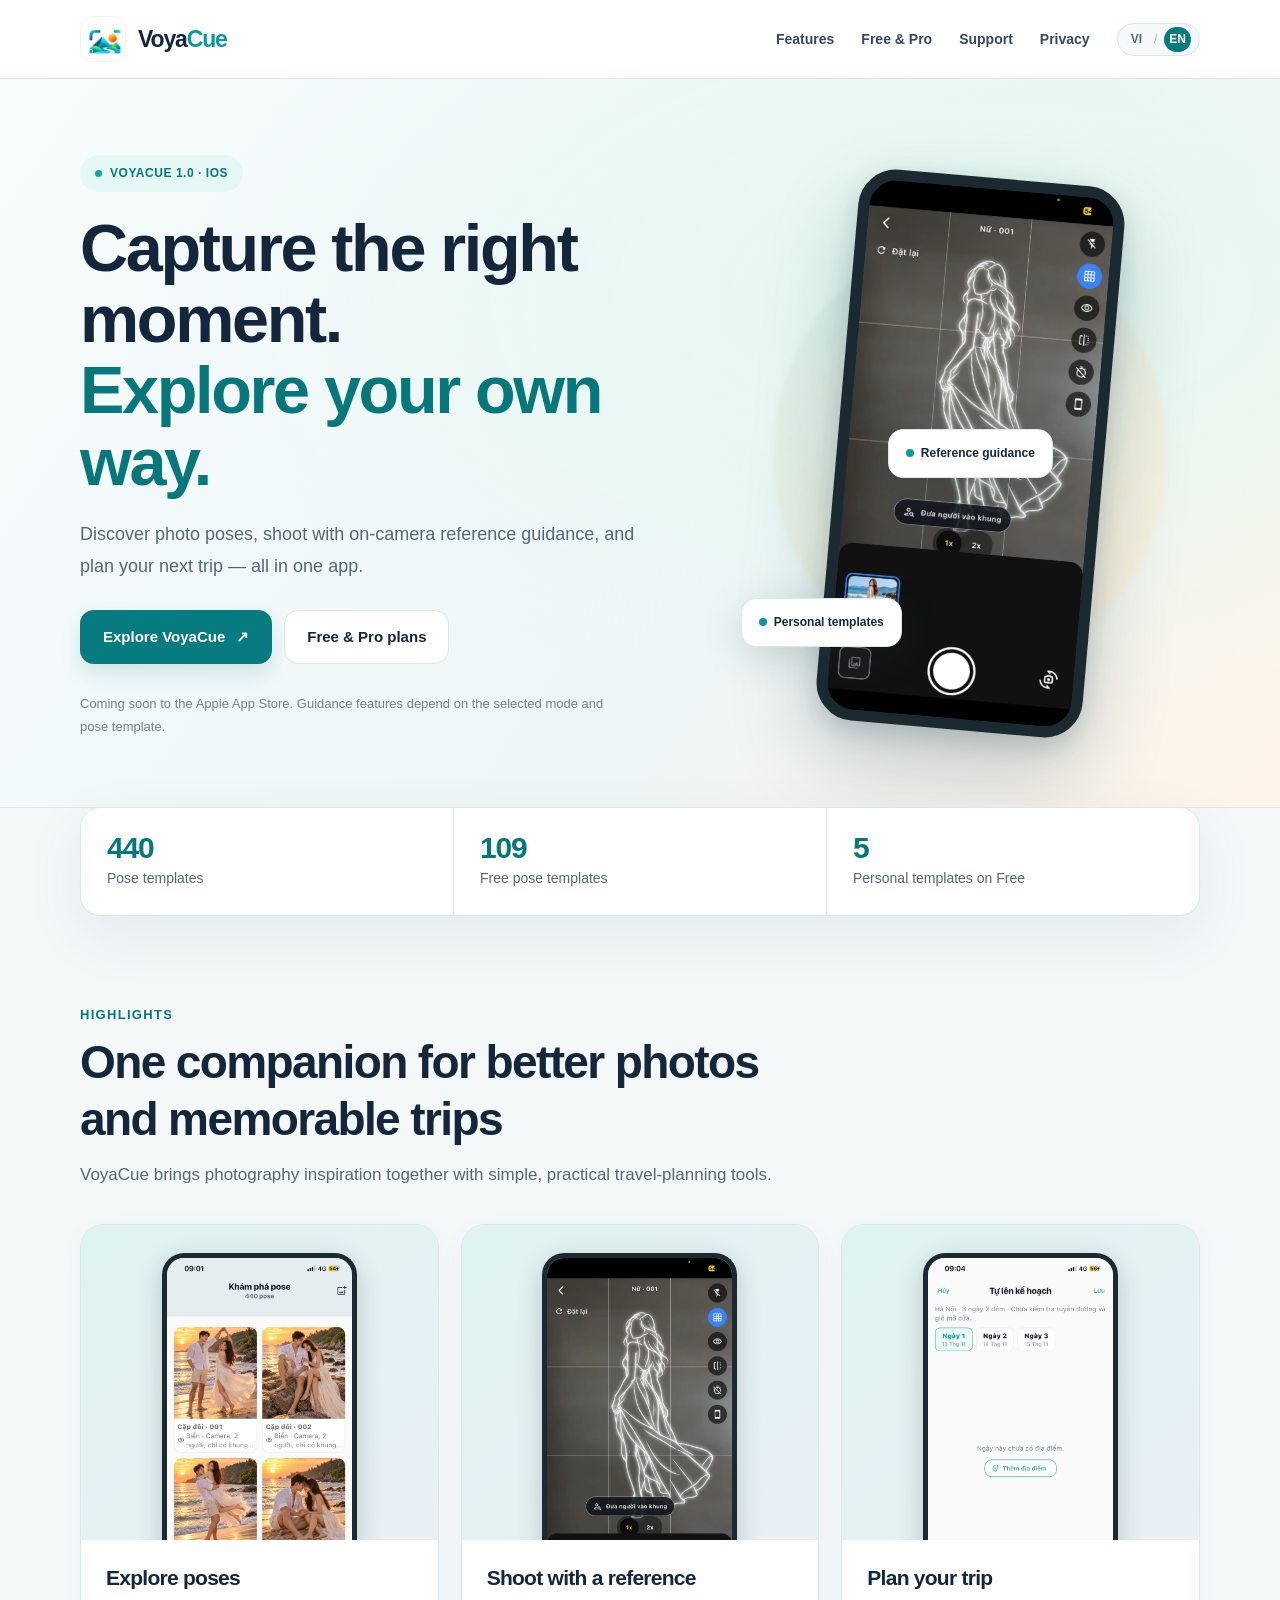
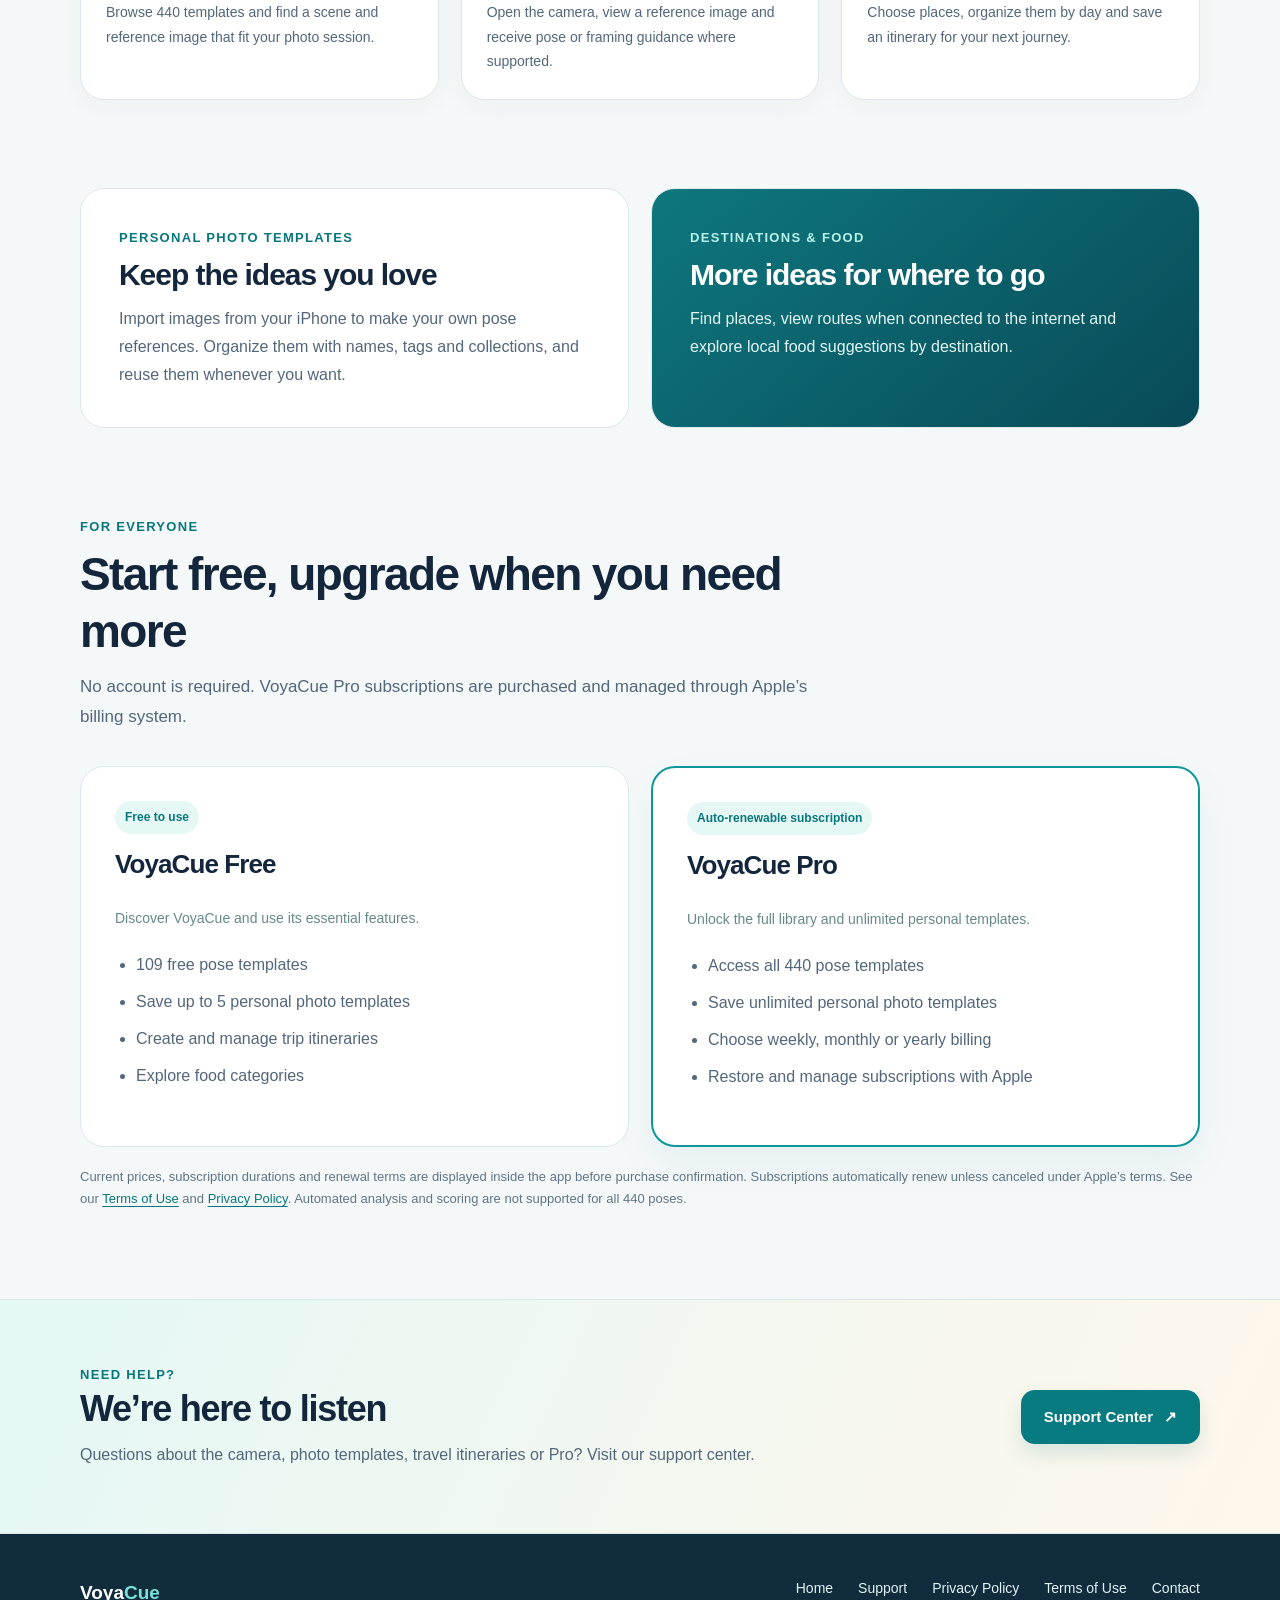
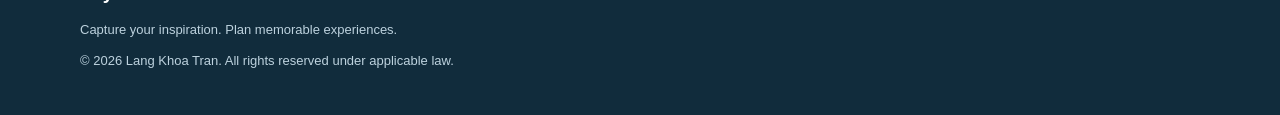
==== en/index.html @ 33dfc76b "Add files via upload" ====
<!doctype html><html lang="en"><head><meta charset="utf-8"><meta name="viewport" content="width=device-width, initial-scale=1"><meta name="theme-color" content="#f5f8f9"><meta name="description" content="Discover 440 pose templates, take photos with reference guidance and plan your next trip with VoyaCue on iPhone."><meta property="og:type" content="website"><meta property="og:title" content="VoyaCue — Pose-Guided Photos &amp; Travel Planning"><meta property="og:description" content="Discover 440 pose templates, take photos with reference guidance and plan your next trip with VoyaCue on iPhone."><meta property="og:site_name" content="VoyaCue"><link rel="icon" type="image/webp" href="/assets/app-icon.webp"><link rel="stylesheet" href="/styles.css"><link rel="alternate" hreflang="vi" href="https://voyacue-site.pages.dev/index.html"><link rel="alternate" hreflang="en" href="https://voyacue-site.pages.dev/en/index.html"><title>VoyaCue — Pose-Guided Photos &amp; Travel Planning</title></head><body><a class="skip-link" href="#main">Skip to content</a><header class="site-header"><div class="container nav" role="navigation" aria-label="Main navigation"><a class="brand" href="/en/index.html"><img src="/assets/app-icon.webp" alt="" width="46" height="46"><span>Voya<span>Cue</span></span></a><div class="nav-links"><a href="/en/index.html#features">Features</a><a href="/en/index.html#pricing">Free & Pro</a><a href="/en/support.html">Support</a><a href="/en/privacy.html">Privacy</a><nav class="language-switch" aria-label="Choose language"><a href="/index.html" lang="vi" aria-label="Tiếng Việt">VI</a><span aria-hidden="true">/</span><a href="/en/index.html" lang="en" aria-current="page" aria-label="English">EN</a></nav></div></div></header><main id="main"><section class="hero"><div class="container hero-layout"><div class="hero-copy"><span class="top-badge">VoyaCue 1.0 · iOS</span><h1>Capture the right moment.<br><strong>Explore your own way.</strong></h1><p>Discover photo poses, shoot with on-camera reference guidance, and plan your next trip — all in one app.</p><div class="actions"><a class="btn btn-primary" href="#features">Explore VoyaCue <span aria-hidden="true">↗</span></a><a class="btn btn-ghost" href="#pricing">Free & Pro plans</a></div><p class="fine-note">Coming soon to the Apple App Store. Guidance features depend on the selected mode and pose template.</p></div><div class="phone-stage"><div class="orb" aria-hidden="true"></div><div class="phone"><img src="/assets/guided-camera.webp" width="640" height="1386" alt="VoyaCue Guided Camera screen with a pose reference and shutter button"></div><div class="phone-label"><span class="dot"></span>Reference guidance</div><div class="phone-label last"><span class="dot"></span>Personal templates</div></div></div></section>
<div class="container metrics" aria-label="Pose library and plan details"><div class="metric"><strong>440</strong><span>Pose templates</span></div><div class="metric"><strong>109</strong><span>Free pose templates</span></div><div class="metric"><strong>5</strong><span>Personal templates on Free</span></div></div>
<section class="section" id="features"><div class="container"><div class="section-head"><div class="section-kicker">Highlights</div><h2>One companion for better photos and memorable trips</h2><p>VoyaCue brings photography inspiration together with simple, practical travel-planning tools.</p></div><div class="feature-grid">
<article class="feature-card"><div class="feature-thumb"><img loading="lazy" src="/assets/pose-gallery.webp" width="640" height="1386" alt="VoyaCue pose gallery showing a couple pose on the beach"></div><div class="feature-text"><h3>Explore poses</h3><p>Browse 440 templates and find a scene and reference image that fit your photo session.</p></div></article>
<article class="feature-card"><div class="feature-thumb"><img loading="lazy" src="/assets/guided-camera.webp" width="640" height="1386" alt="VoyaCue guided camera with an on-screen pose reference"></div><div class="feature-text"><h3>Shoot with a reference</h3><p>Open the camera, view a reference image and receive pose or framing guidance where supported.</p></div></article>
<article class="feature-card"><div class="feature-thumb"><img loading="lazy" src="/assets/trip-planner.webp" width="640" height="1386" alt="VoyaCue trip planner screen with a daily itinerary"></div><div class="feature-text"><h3>Plan your trip</h3><p>Choose places, organize them by day and save an itinerary for your next journey.</p></div></article>
</div></div></section>
<section class="section" style="padding-top:0"><div class="container split-banner"><div class="white-panel"><div class="section-kicker">Personal photo templates</div><h2>Keep the ideas you love</h2><p>Import images from your iPhone to make your own pose references. Organize them with names, tags and collections, and reuse them whenever you want.</p></div><div class="white-panel green-panel"><div class="section-kicker" style="color:#b7f2e8">Destinations & food</div><h2>More ideas for where to go</h2><p>Find places, view routes when connected to the internet and explore local food suggestions by destination.</p></div></div></section>
<section class="section" id="pricing" style="padding-top:0"><div class="container"><div class="section-head"><div class="section-kicker">For everyone</div><h2>Start free, upgrade when you need more</h2><p>No account is required. VoyaCue Pro subscriptions are purchased and managed through Apple’s billing system.</p></div><div class="pricing-grid">
<div class="price-card"><span class="plan-tag">Free to use</span><h3>VoyaCue Free</h3><p class="plan-desc">Discover VoyaCue and use its essential features.</p><ul><li>109 free pose templates</li><li>Save up to 5 personal photo templates</li><li>Create and manage trip itineraries</li><li>Explore food categories</li></ul></div>
<div class="price-card pro"><span class="plan-tag">Auto-renewable subscription</span><h3>VoyaCue Pro</h3><p class="plan-desc">Unlock the full library and unlimited personal templates.</p><ul><li>Access all 440 pose templates</li><li>Save unlimited personal photo templates</li><li>Choose weekly, monthly or yearly billing</li><li>Restore and manage subscriptions with Apple</li></ul></div>
</div><p class="disclosure">Current prices, subscription durations and renewal terms are displayed inside the app before purchase confirmation. Subscriptions automatically renew unless canceled under Apple’s terms. See our <a href="/en/terms.html">Terms of Use</a> and <a href="/en/privacy.html">Privacy Policy</a>. Automated analysis and scoring are not supported for all 440 poses.</p></div></section>
<section class="cta"><div class="container"><div><div class="section-kicker">Need help?</div><h2>We’re here to listen</h2><p>Questions about the camera, photo templates, travel itineraries or Pro? Visit our support center.</p></div><a href="/en/support.html" class="btn btn-primary">Support Center <span aria-hidden="true">↗</span></a></div></section></main><footer class="site-footer"><div class="container footer-inner"><div><div class="footer-brand">Voya<span>Cue</span></div><p>Capture your inspiration. Plan memorable experiences.</p><p>© 2026 Lang Khoa Tran. All rights reserved under applicable law.</p></div><nav class="footer-links" aria-label="Footer links"><a href="/en/index.html">Home</a><a href="/en/support.html">Support</a><a href="/en/privacy.html">Privacy Policy</a><a href="/en/terms.html">Terms of Use</a><a href="mailto:voyacue.support@gmail.com">Contact</a></nav></div></footer></body></html>
---- styles.css ----
:root{--bg:#f5f8f9;--white:#fff;--ink:#14263b;--muted:#53677a;--aqua:#0c979b;--aqua-dark:#08777c;--aqua-light:#e6f8f6;--stroke:#dbe8e9;--gold:#ffc273;--shadow:0 20px 58px rgba(27,63,81,.08)}
*{box-sizing:border-box}html{scroll-behavior:smooth}body{margin:0;background:var(--bg);color:var(--ink);font:16px/1.75 -apple-system,BlinkMacSystemFont,'Segoe UI',Roboto,'Noto Sans',Arial,sans-serif;-webkit-font-smoothing:antialiased}
a{color:var(--aqua-dark);text-underline-offset:3px}button,a{touch-action:manipulation}img{max-width:100%;height:auto}h1,h2,h3,p{margin-top:0}h1,h2,h3{line-height:1.24;letter-spacing:-.035em}p,li{color:var(--muted)}
.container{width:min(1120px,calc(100% - 48px));margin:0 auto}.skip-link{position:absolute;left:-999px;top:10px;background:#fff;color:var(--ink);z-index:100;padding:12px;border-radius:10px}.skip-link:focus{left:16px}
.site-header{background:rgba(255,255,255,.92);border-bottom:1px solid var(--stroke);position:sticky;top:0;z-index:40;backdrop-filter:blur(16px)}.nav{min-height:78px;display:flex;align-items:center;justify-content:space-between;gap:24px}.brand{display:inline-flex;align-items:center;gap:12px;color:var(--ink);text-decoration:none;font-size:23px;letter-spacing:-.05em;font-weight:800;white-space:nowrap}.brand img{width:46px;height:46px;object-fit:contain;border-radius:14px;border:1px solid #edf2f3;background:#fff}.brand span span{color:var(--aqua)}.nav-links{display:flex;align-items:center;gap:27px}.nav-links a{color:#34495d;font-size:14px;font-weight:660;text-decoration:none}.nav-links a:hover,.nav-links a[aria-current=page]{color:var(--aqua-dark)}
.top-badge,.eyebrow{font-size:12px;font-weight:800;letter-spacing:.09em;text-transform:uppercase}.top-badge{display:inline-flex;align-items:center;gap:8px;background:var(--aqua-light);color:var(--aqua-dark);border-radius:100px;padding:8px 15px;letter-spacing:.045em}.top-badge::before{content:'';width:7px;height:7px;border-radius:100%;background:#10a7a3}
.hero{position:relative;overflow:hidden;background:radial-gradient(ellipse at 78% 30%,rgba(227,249,240,.94),transparent 58%),linear-gradient(125deg,#f7fcfc,#eef6f7 60%,#fff4e8);border-bottom:1px solid var(--stroke)}.hero-layout{min-height:610px;display:grid;grid-template-columns:1.14fr .86fr;gap:52px;align-items:center;padding:76px 0 56px}.hero-copy h1{font-size:clamp(42px,5.2vw,70px);line-height:1.07;margin:21px 0 20px;font-weight:850;max-width:690px}.hero-copy h1 strong{color:var(--aqua-dark);font-weight:inherit}.hero-copy p{font-size:18px;line-height:1.78;max-width:555px}.actions{display:flex;flex-wrap:wrap;gap:12px;margin:28px 0}.btn{display:inline-flex;gap:11px;align-items:center;justify-content:center;border-radius:14px;padding:13px 22px;text-decoration:none;font-size:15px;font-weight:750;border:1px solid transparent;min-height:49px}.btn-primary{background:#087b81;color:white;box-shadow:0 10px 20px #0c7d8326}.btn-primary:hover{background:#06666b}.btn-ghost{background:white;border-color:var(--stroke);color:var(--ink)}.btn-ghost:hover{background:#f9fcfc}.fine-note{font-size:13px!important;color:#72818c!important}
.phone-stage{min-height:505px;position:relative;display:flex;align-items:center;justify-content:center}.orb{position:absolute;border-radius:100%;inset:11% 7%;background:linear-gradient(145deg,#d7f1ed,#fff1db);filter:blur(2px)}.phone{position:relative;border:9px solid #1b2930;background:#1b2930;padding:2px;border-radius:38px;box-shadow:0 38px 85px rgba(22,54,67,.23),0 9px 25px rgba(27,67,75,.18);overflow:hidden;width:min(267px,72vw);transform:rotate(5deg)}.phone img{display:block;width:100%;border-radius:27px}.phone-label{position:absolute;z-index:2;background:white;box-shadow:0 10px 38px #2449562b;padding:13px 17px;border:1px solid #dce8ea;border-radius:15px;font-size:12px;font-weight:700;color:var(--ink)}.phone-label:first-of-type{top:14%;right:0}.phone-label.last{bottom:15%;left:0}.dot{display:inline-block;width:8px;height:8px;border-radius:100%;background:var(--aqua);margin-right:7px}
.metrics{display:grid;grid-template-columns:repeat(3,1fr);gap:1px;background:#dce8e9;border:1px solid #dce8e9;border-radius:20px;overflow:hidden;margin-top:-1px;position:relative;z-index:3;box-shadow:var(--shadow)}.metric{background:#fff;padding:23px 26px}.metric strong{font-size:30px;line-height:1.1;display:block;color:var(--aqua-dark);font-weight:800;letter-spacing:-.04em}.metric span{font-size:14px;color:var(--muted)}
.section{padding:88px 0}.section-head{max-width:730px;margin-bottom:34px}.section-kicker{font-size:13px;color:var(--aqua-dark);font-weight:820;letter-spacing:.1em;text-transform:uppercase}.section h2,.page-heading h1{font-size:clamp(32px,4vw,46px);margin:7px 0 12px}.section-head p{font-size:17px}
.feature-grid{display:grid;grid-template-columns:repeat(3,minmax(0,1fr));gap:22px}.feature-card{background:#fff;border:1px solid var(--stroke);border-radius:24px;overflow:hidden;box-shadow:0 7px 28px rgba(34,68,73,.035)}.feature-thumb{background:linear-gradient(135deg,#dff3f2,#e8f0f5);height:315px;display:flex;justify-content:center;align-items:flex-start;overflow:hidden;padding-top:28px}.feature-thumb img{width:195px;border-radius:22px 22px 0 0;border:5px solid #1b2930;border-bottom:0;box-shadow:0 7px 24px #1b293035}.feature-text{padding:25px}.feature-text h3{font-size:21px;margin:0 0 9px}.feature-text p{font-size:14px;margin-bottom:0}
.split-banner{display:grid;grid-template-columns:1fr 1fr;gap:22px;align-items:stretch}.white-panel{background:#fff;border:1px solid var(--stroke);border-radius:24px;padding:38px}.white-panel h2{font-size:30px}.white-panel p:last-child{margin-bottom:0}.green-panel{background:linear-gradient(140deg,#0e777e,#084a57);color:white}.green-panel p{color:#e3f6f4}.green-panel a{color:#fff}
.pricing-head{display:flex;justify-content:space-between;align-items:end;gap:26px}.pricing-grid{display:grid;grid-template-columns:1fr 1fr;gap:22px;margin-top:28px}.price-card{background:#fff;border:1px solid var(--stroke);border-radius:24px;padding:34px}.price-card.pro{border:2px solid var(--aqua);box-shadow:0 18px 40px #177f8912}.price-card h3{font-size:26px}.price-card .plan-desc{font-size:14px;color:#688}.price-card ul{padding-left:21px;margin:20px 0}.price-card li{margin:9px 0}.plan-tag{background:var(--aqua-light);color:var(--aqua-dark);font-size:12px;padding:6px 10px;border-radius:40px;font-weight:750;display:inline-block;margin-bottom:14px}.disclosure{font-size:13px;color:#607584;margin:19px 0 0}
.cta{background:linear-gradient(115deg,#e4f8f5,#fff7eb);border-top:1px solid var(--stroke);border-bottom:1px solid var(--stroke);padding:64px 0}.cta .container{display:flex;justify-content:space-between;align-items:center;gap:28px}.cta h2{font-size:36px;margin:0 0 10px}.cta p{margin:0}
.page-head{padding:60px 0 36px;background:linear-gradient(130deg,#edf8f9,#fff8ec);border-bottom:1px solid var(--stroke)}.page-heading{max-width:860px}.page-heading p{max-width:690px;font-size:17px}.back-link{display:inline-block;color:var(--aqua-dark);font-weight:720;text-decoration:none;font-size:14px;margin-bottom:15px}
.page-main{padding:43px 0 88px}.prose-layout{display:grid;grid-template-columns:minmax(0,1fr) 250px;gap:26px;align-items:start}.prose{background:#fff;border-radius:22px;border:1px solid var(--stroke);padding:clamp(22px,4vw,46px);min-width:0}.prose h2{font-size:24px;margin:35px 0 11px}.prose h2:first-child{margin-top:0}.prose h3{font-size:18px;margin:23px 0 8px}.prose p{margin:0 0 15px}.prose ul,.prose ol{margin:7px 0 20px;padding-left:23px}.prose li{margin:7px 0}.prose hr{border:0;border-top:1px solid var(--stroke);margin:30px 0}.prose table{border-collapse:collapse;display:block;overflow-x:auto;width:100%;margin:15px 0 24px}.prose td,.prose th{padding:12px 14px;text-align:left;border:1px solid var(--stroke);min-width:145px;font-size:14px;vertical-align:top}.prose th{background:#f0f8f8;color:var(--ink)}.info-card{background:#fff;border:1px solid var(--stroke);border-radius:20px;padding:23px;position:sticky;top:110px}.info-card h3{margin:0 0 11px;font-size:17px}.info-card p{font-size:14px;margin:0 0 10px}.info-card .btn{width:100%;font-size:14px;padding:12px}.email{font-weight:750;overflow-wrap:anywhere}.notice{background:#f2faf9;border:1px solid #cae9e5;border-radius:15px;padding:16px 19px;margin:22px 0;color:#31565b}.notice p{margin-bottom:0}.block-title{display:flex;align-items:center;gap:9px}.contact-hero{background:linear-gradient(130deg,#e3f9f6,#f4f9fe);padding:25px;border-radius:17px;border:1px solid #c9e9e5;margin:0 0 28px}.contact-hero h2{margin:0 0 8px}.contact-hero p{margin:0 0 12px}.contact-email{font-size:18px;font-weight:780}.smallprint{font-size:13px;color:#6a7d8b}
.site-footer{background:#112c3c;color:#bfd4df;padding:42px 0}.footer-inner{display:flex;justify-content:space-between;gap:30px;flex-wrap:wrap}.footer-brand{color:#fff;font-weight:800;font-size:19px}.footer-brand span{color:#7bdfda}.site-footer p{color:#bdd2de;font-size:13px;margin:9px 0 0}.footer-links{display:flex;gap:15px 25px;flex-wrap:wrap;align-items:flex-start}.site-footer a{font-size:14px;color:#e1f3f3;text-decoration:none}.site-footer a:hover{text-decoration:underline}
:focus-visible{outline:3px solid #dd8e23;outline-offset:3px}
@media(max-width:960px){.hero-layout{gap:22px}.phone-label{display:none}.feature-grid{gap:15px}.feature-thumb{height:255px}.feature-thumb img{width:165px}.prose-layout{grid-template-columns:1fr}.info-card{position:static}}
@media(max-width:740px){.container{width:min(100% - 32px,1120px)}.nav{min-height:72px;align-items:flex-start;padding:13px 0;flex-wrap:wrap;gap:9px}.brand{font-size:21px}.brand img{width:40px;height:40px}.nav-links{gap:16px;justify-content:flex-start;width:100%;overflow-x:auto;white-space:nowrap;padding-bottom:4px}.nav-links a{font-size:13px}.hero-layout{grid-template-columns:1fr;padding:54px 0 20px;gap:0}.hero-copy h1{font-size:clamp(39px,9vw,60px)}.hero-copy p{font-size:16px}.phone-stage{height:370px;min-height:0}.phone{width:190px;border-width:7px;border-radius:29px;margin-top:90px;transform:rotate(6deg)}.phone img{border-radius:19px}.orb{inset:12% 13% -27%}.metrics{grid-template-columns:1fr 1fr}.metric{padding:17px}.metric strong{font-size:25px}.metric:last-child{grid-column:1/-1}.section{padding:58px 0}.feature-grid,.pricing-grid,.split-banner{grid-template-columns:1fr}.feature-thumb{height:270px}.feature-thumb img{width:180px}.white-panel{padding:25px}.pricing-head{display:block}.price-card{padding:27px}.cta .container{display:block}.cta h2{font-size:30px}.cta .btn{margin-top:22px}.page-head{padding:42px 0 27px}.page-main{padding:24px 0 58px}.prose{padding:24px}.footer-inner{display:block}.footer-links{margin-top:24px}}
@media(prefers-reduced-motion:reduce){html{scroll-behavior:auto}}

/* Bilingual navigation: purely static links, no cookies or JavaScript needed. */
.language-switch{display:inline-flex;align-items:center;gap:7px;white-space:nowrap;border:1px solid var(--stroke);border-radius:999px;padding:3px 8px;background:#f5f9fa}
.language-switch a{display:inline-block;padding:2px 5px;border-radius:20px;color:#53677a;font-size:12px;font-weight:800;text-decoration:none}
.language-switch a[aria-current="page"]{background:#087b81;color:white}
.language-switch span{font-size:12px;color:#a0b2b7}
@media(max-width:740px){.nav-links{flex-wrap:wrap;overflow:visible;white-space:normal;gap:9px 15px}.language-switch{margin-left:auto}}
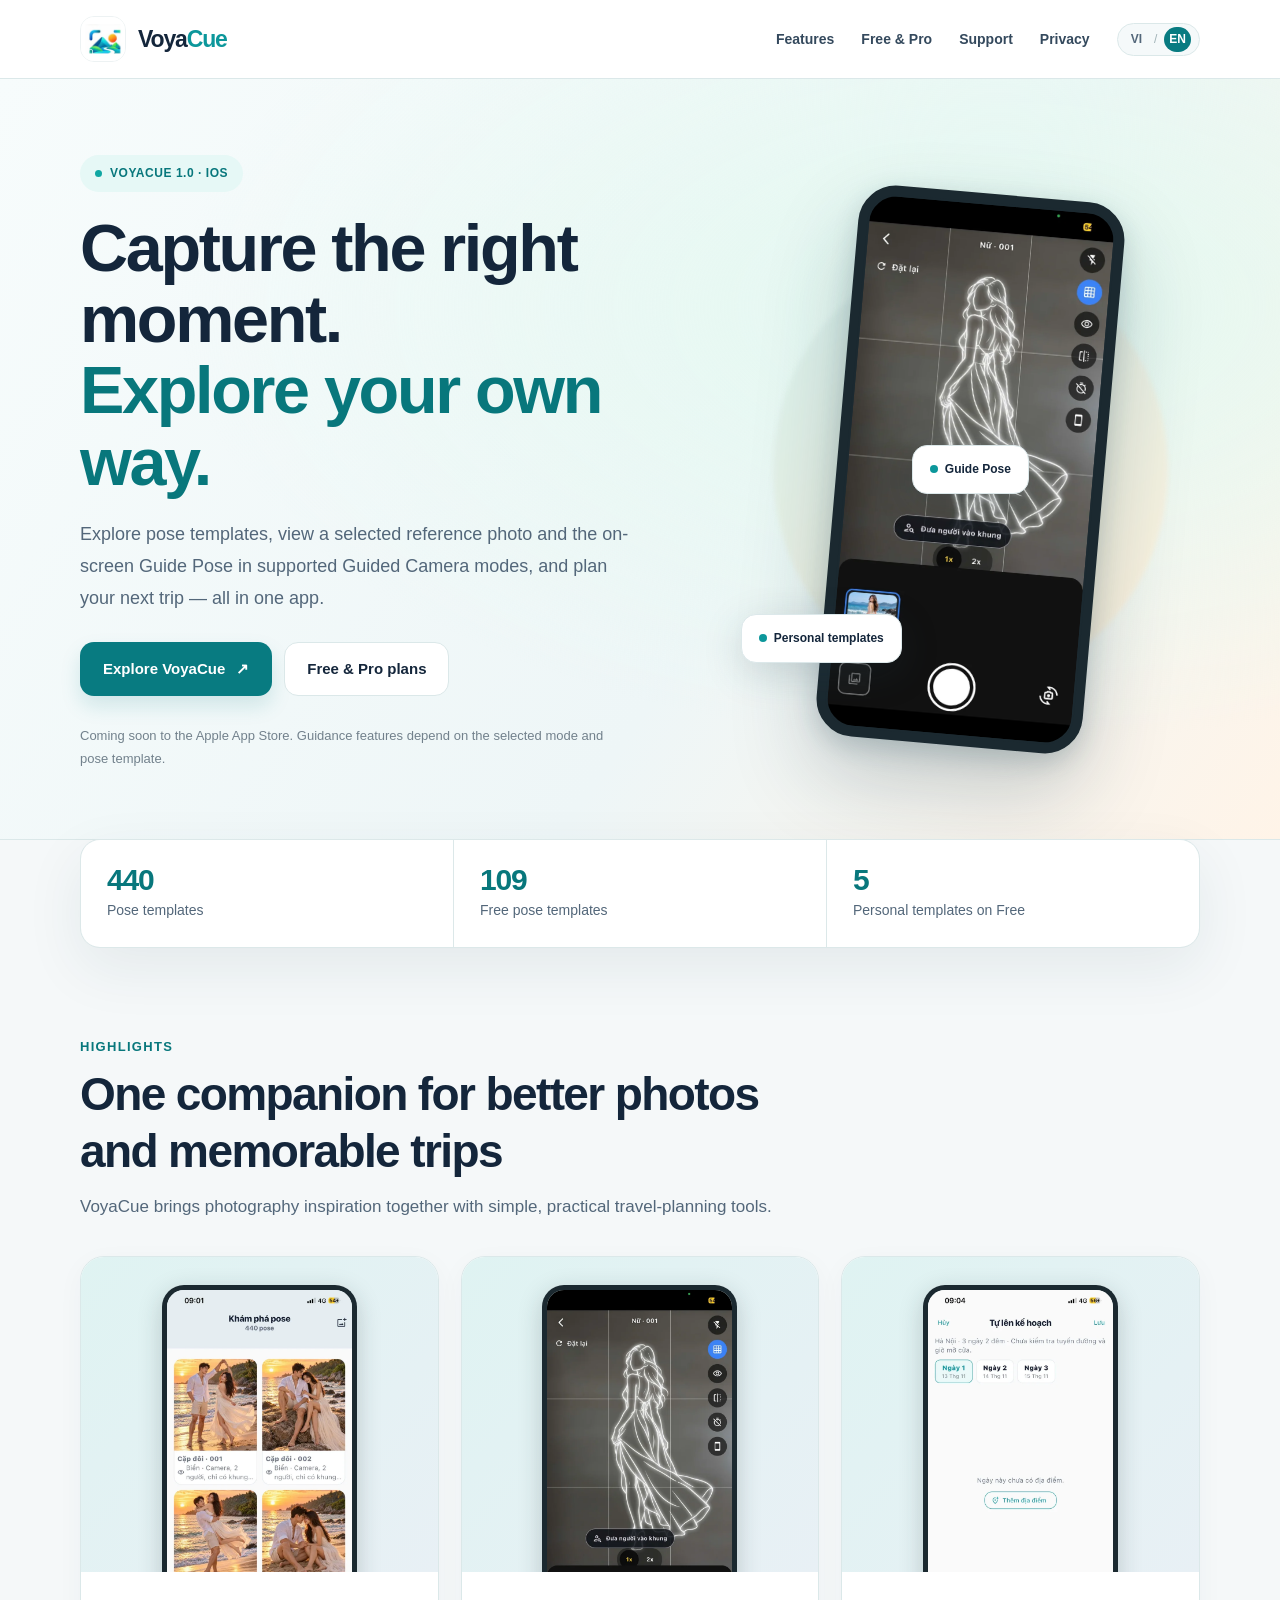
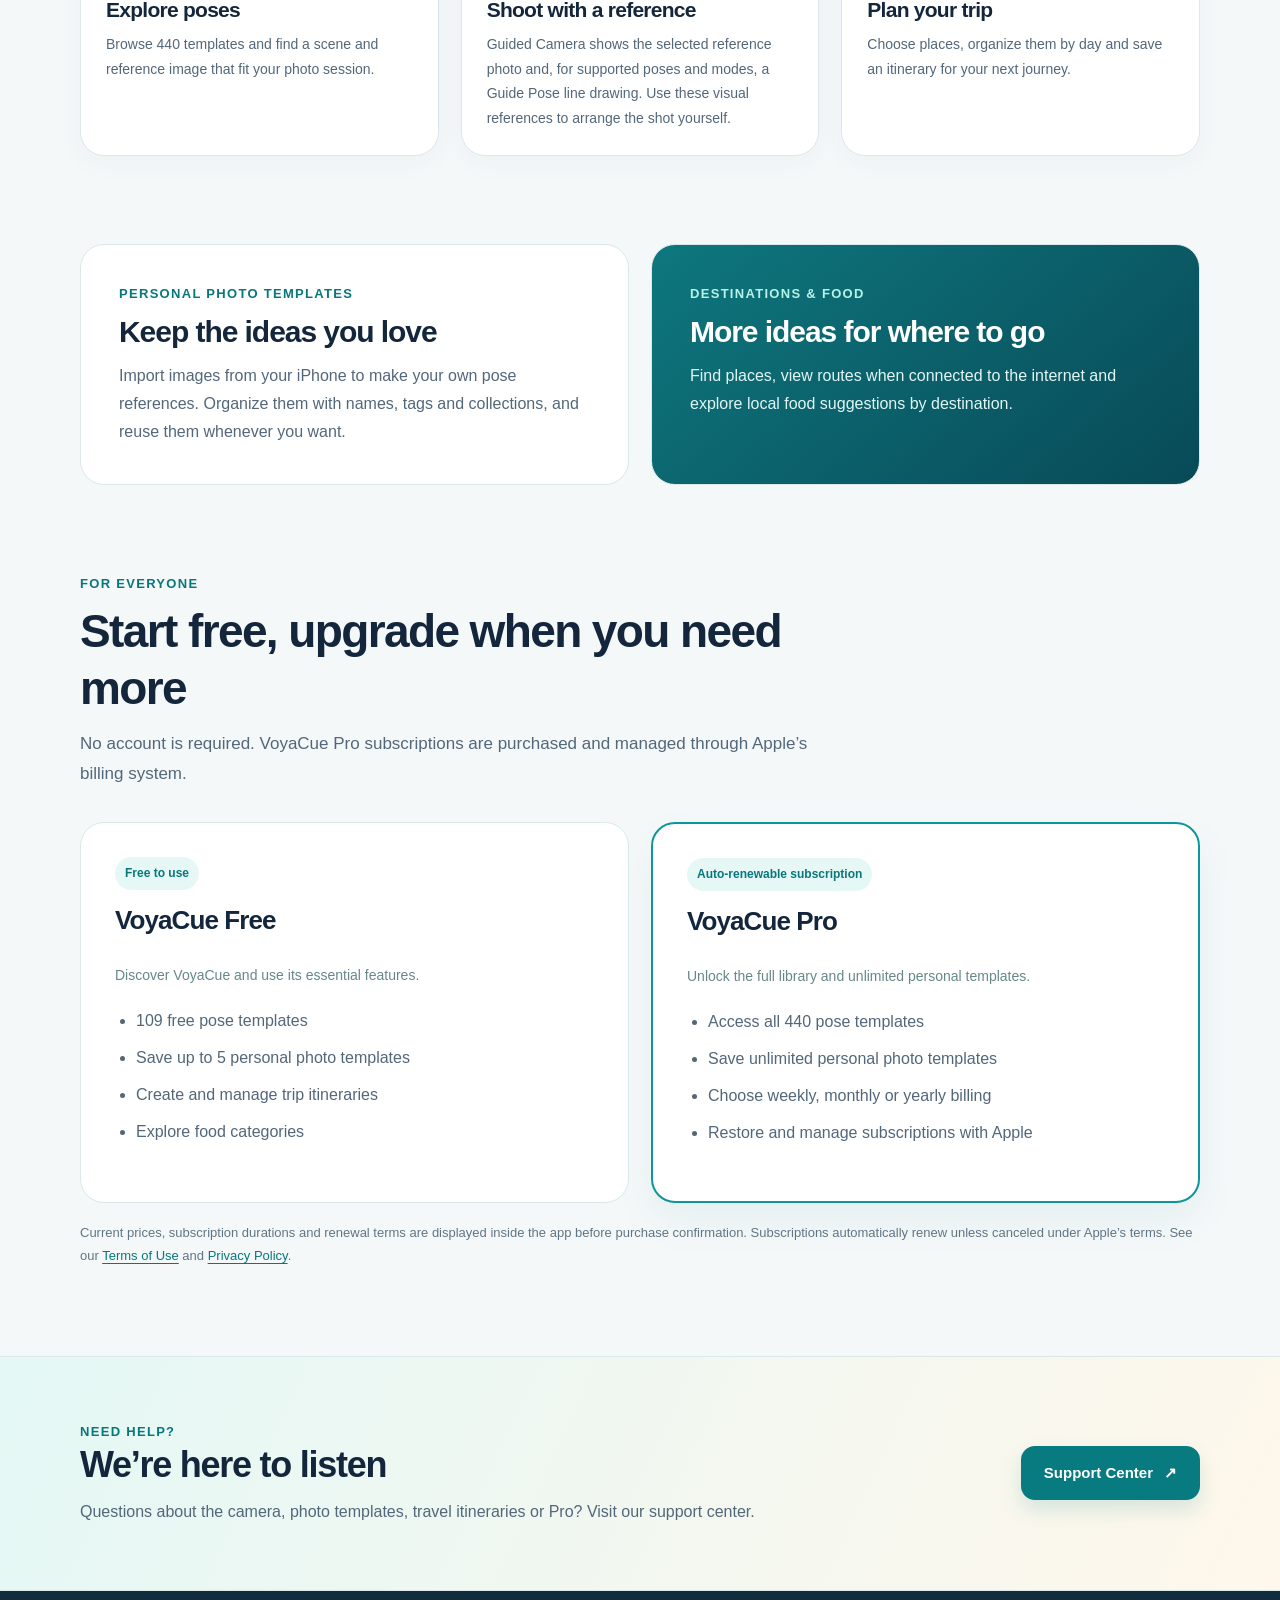
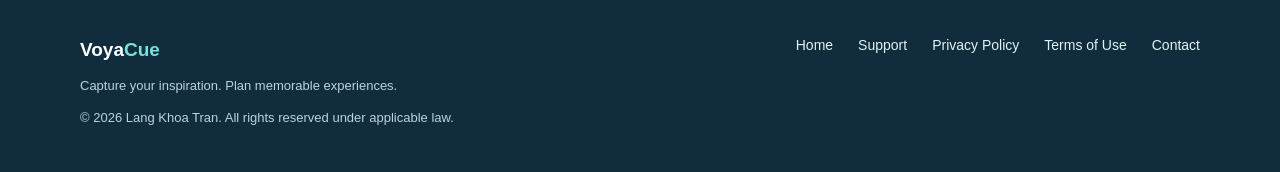
==== commit 77bfe048: "docs(web): align VoyaCue website with App Store release" ====
--- a/en/index.html
+++ b/en/index.html
@@ -1,13 +1,13 @@
-<!doctype html><html lang="en"><head><meta charset="utf-8"><meta name="viewport" content="width=device-width, initial-scale=1"><meta name="theme-color" content="#f5f8f9"><meta name="description" content="Discover 440 pose templates, take photos with reference guidance and plan your next trip with VoyaCue on iPhone."><meta property="og:type" content="website"><meta property="og:title" content="VoyaCue — Pose-Guided Photos &amp; Travel Planning"><meta property="og:description" content="Discover 440 pose templates, take photos with reference guidance and plan your next trip with VoyaCue on iPhone."><meta property="og:site_name" content="VoyaCue"><link rel="icon" type="image/webp" href="/assets/app-icon.webp"><link rel="stylesheet" href="/styles.css"><link rel="alternate" hreflang="vi" href="https://voyacue-site.pages.dev/index.html"><link rel="alternate" hreflang="en" href="https://voyacue-site.pages.dev/en/index.html"><title>VoyaCue — Pose-Guided Photos &amp; Travel Planning</title></head><body><a class="skip-link" href="#main">Skip to content</a><header class="site-header"><div class="container nav" role="navigation" aria-label="Main navigation"><a class="brand" href="/en/index.html"><img src="/assets/app-icon.webp" alt="" width="46" height="46"><span>Voya<span>Cue</span></span></a><div class="nav-links"><a href="/en/index.html#features">Features</a><a href="/en/index.html#pricing">Free & Pro</a><a href="/en/support.html">Support</a><a href="/en/privacy.html">Privacy</a><nav class="language-switch" aria-label="Choose language"><a href="/index.html" lang="vi" aria-label="Tiếng Việt">VI</a><span aria-hidden="true">/</span><a href="/en/index.html" lang="en" aria-current="page" aria-label="English">EN</a></nav></div></div></header><main id="main"><section class="hero"><div class="container hero-layout"><div class="hero-copy"><span class="top-badge">VoyaCue 1.0 · iOS</span><h1>Capture the right moment.<br><strong>Explore your own way.</strong></h1><p>Discover photo poses, shoot with on-camera reference guidance, and plan your next trip — all in one app.</p><div class="actions"><a class="btn btn-primary" href="#features">Explore VoyaCue <span aria-hidden="true">↗</span></a><a class="btn btn-ghost" href="#pricing">Free & Pro plans</a></div><p class="fine-note">Coming soon to the Apple App Store. Guidance features depend on the selected mode and pose template.</p></div><div class="phone-stage"><div class="orb" aria-hidden="true"></div><div class="phone"><img src="/assets/guided-camera.webp" width="640" height="1386" alt="VoyaCue Guided Camera screen with a pose reference and shutter button"></div><div class="phone-label"><span class="dot"></span>Reference guidance</div><div class="phone-label last"><span class="dot"></span>Personal templates</div></div></div></section>
+<!doctype html><html lang="en"><head><meta charset="utf-8"><meta name="viewport" content="width=device-width, initial-scale=1"><meta name="theme-color" content="#f5f8f9"><meta name="description" content="Discover 440 pose templates, view photo references and an on-screen Guide Pose where supported, and plan your next trip with VoyaCue on iPhone."><meta property="og:type" content="website"><meta property="og:title" content="VoyaCue — Pose References &amp; Travel Planning"><meta property="og:description" content="Discover 440 pose templates, view photo references and an on-screen Guide Pose where supported, and plan your next trip with VoyaCue on iPhone."><meta property="og:site_name" content="VoyaCue"><link rel="icon" type="image/webp" href="/assets/app-icon.webp"><link rel="stylesheet" href="/styles.css"><link rel="alternate" hreflang="vi" href="https://voyacue-site.pages.dev/index.html"><link rel="alternate" hreflang="en" href="https://voyacue-site.pages.dev/en/index.html"><title>VoyaCue — Pose References &amp; Travel Planning</title></head><body><a class="skip-link" href="#main">Skip to content</a><header class="site-header"><div class="container nav" role="navigation" aria-label="Main navigation"><a class="brand" href="/en/index.html"><img src="/assets/app-icon.webp" alt="" width="46" height="46"><span>Voya<span>Cue</span></span></a><div class="nav-links"><a href="/en/index.html#features">Features</a><a href="/en/index.html#pricing">Free & Pro</a><a href="/en/support.html">Support</a><a href="/en/privacy.html">Privacy</a><nav class="language-switch" aria-label="Choose language"><a href="/index.html" lang="vi" aria-label="Tiếng Việt">VI</a><span aria-hidden="true">/</span><a href="/en/index.html" lang="en" aria-current="page" aria-label="English">EN</a></nav></div></div></header><main id="main"><section class="hero"><div class="container hero-layout"><div class="hero-copy"><span class="top-badge">VoyaCue 1.0 · iOS</span><h1>Capture the right moment.<br><strong>Explore your own way.</strong></h1><p>Explore pose templates, view a selected reference photo and the on-screen Guide Pose in supported Guided Camera modes, and plan your next trip — all in one app.</p><div class="actions"><a class="btn btn-primary" href="#features">Explore VoyaCue <span aria-hidden="true">↗</span></a><a class="btn btn-ghost" href="#pricing">Free & Pro plans</a></div><p class="fine-note">Coming soon to the Apple App Store. Guidance features depend on the selected mode and pose template.</p></div><div class="phone-stage"><div class="orb" aria-hidden="true"></div><div class="phone"><img src="/assets/guided-camera.webp" width="640" height="1386" alt="VoyaCue Guided Camera screen with a pose reference and shutter button"></div><div class="phone-label"><span class="dot"></span>Guide Pose</div><div class="phone-label last"><span class="dot"></span>Personal templates</div></div></div></section>
 <div class="container metrics" aria-label="Pose library and plan details"><div class="metric"><strong>440</strong><span>Pose templates</span></div><div class="metric"><strong>109</strong><span>Free pose templates</span></div><div class="metric"><strong>5</strong><span>Personal templates on Free</span></div></div>
 <section class="section" id="features"><div class="container"><div class="section-head"><div class="section-kicker">Highlights</div><h2>One companion for better photos and memorable trips</h2><p>VoyaCue brings photography inspiration together with simple, practical travel-planning tools.</p></div><div class="feature-grid">
 <article class="feature-card"><div class="feature-thumb"><img loading="lazy" src="/assets/pose-gallery.webp" width="640" height="1386" alt="VoyaCue pose gallery showing a couple pose on the beach"></div><div class="feature-text"><h3>Explore poses</h3><p>Browse 440 templates and find a scene and reference image that fit your photo session.</p></div></article>
-<article class="feature-card"><div class="feature-thumb"><img loading="lazy" src="/assets/guided-camera.webp" width="640" height="1386" alt="VoyaCue guided camera with an on-screen pose reference"></div><div class="feature-text"><h3>Shoot with a reference</h3><p>Open the camera, view a reference image and receive pose or framing guidance where supported.</p></div></article>
+<article class="feature-card"><div class="feature-thumb"><img loading="lazy" src="/assets/guided-camera.webp" width="640" height="1386" alt="VoyaCue guided camera with an on-screen pose reference"></div><div class="feature-text"><h3>Shoot with a reference</h3><p>Guided Camera shows the selected reference photo and, for supported poses and modes, a Guide Pose line drawing. Use these visual references to arrange the shot yourself.</p></div></article>
 <article class="feature-card"><div class="feature-thumb"><img loading="lazy" src="/assets/trip-planner.webp" width="640" height="1386" alt="VoyaCue trip planner screen with a daily itinerary"></div><div class="feature-text"><h3>Plan your trip</h3><p>Choose places, organize them by day and save an itinerary for your next journey.</p></div></article>
 </div></div></section>
 <section class="section" style="padding-top:0"><div class="container split-banner"><div class="white-panel"><div class="section-kicker">Personal photo templates</div><h2>Keep the ideas you love</h2><p>Import images from your iPhone to make your own pose references. Organize them with names, tags and collections, and reuse them whenever you want.</p></div><div class="white-panel green-panel"><div class="section-kicker" style="color:#b7f2e8">Destinations & food</div><h2>More ideas for where to go</h2><p>Find places, view routes when connected to the internet and explore local food suggestions by destination.</p></div></div></section>
 <section class="section" id="pricing" style="padding-top:0"><div class="container"><div class="section-head"><div class="section-kicker">For everyone</div><h2>Start free, upgrade when you need more</h2><p>No account is required. VoyaCue Pro subscriptions are purchased and managed through Apple’s billing system.</p></div><div class="pricing-grid">
 <div class="price-card"><span class="plan-tag">Free to use</span><h3>VoyaCue Free</h3><p class="plan-desc">Discover VoyaCue and use its essential features.</p><ul><li>109 free pose templates</li><li>Save up to 5 personal photo templates</li><li>Create and manage trip itineraries</li><li>Explore food categories</li></ul></div>
 <div class="price-card pro"><span class="plan-tag">Auto-renewable subscription</span><h3>VoyaCue Pro</h3><p class="plan-desc">Unlock the full library and unlimited personal templates.</p><ul><li>Access all 440 pose templates</li><li>Save unlimited personal photo templates</li><li>Choose weekly, monthly or yearly billing</li><li>Restore and manage subscriptions with Apple</li></ul></div>
-</div><p class="disclosure">Current prices, subscription durations and renewal terms are displayed inside the app before purchase confirmation. Subscriptions automatically renew unless canceled under Apple’s terms. See our <a href="/en/terms.html">Terms of Use</a> and <a href="/en/privacy.html">Privacy Policy</a>. Automated analysis and scoring are not supported for all 440 poses.</p></div></section>
+</div><p class="disclosure">Current prices, subscription durations and renewal terms are displayed inside the app before purchase confirmation. Subscriptions automatically renew unless canceled under Apple’s terms. See our <a href="/en/terms.html">Terms of Use</a> and <a href="/en/privacy.html">Privacy Policy</a>. </p></div></section>
 <section class="cta"><div class="container"><div><div class="section-kicker">Need help?</div><h2>We’re here to listen</h2><p>Questions about the camera, photo templates, travel itineraries or Pro? Visit our support center.</p></div><a href="/en/support.html" class="btn btn-primary">Support Center <span aria-hidden="true">↗</span></a></div></section></main><footer class="site-footer"><div class="container footer-inner"><div><div class="footer-brand">Voya<span>Cue</span></div><p>Capture your inspiration. Plan memorable experiences.</p><p>© 2026 Lang Khoa Tran. All rights reserved under applicable law.</p></div><nav class="footer-links" aria-label="Footer links"><a href="/en/index.html">Home</a><a href="/en/support.html">Support</a><a href="/en/privacy.html">Privacy Policy</a><a href="/en/terms.html">Terms of Use</a><a href="mailto:voyacue.support@gmail.com">Contact</a></nav></div></footer></body></html>
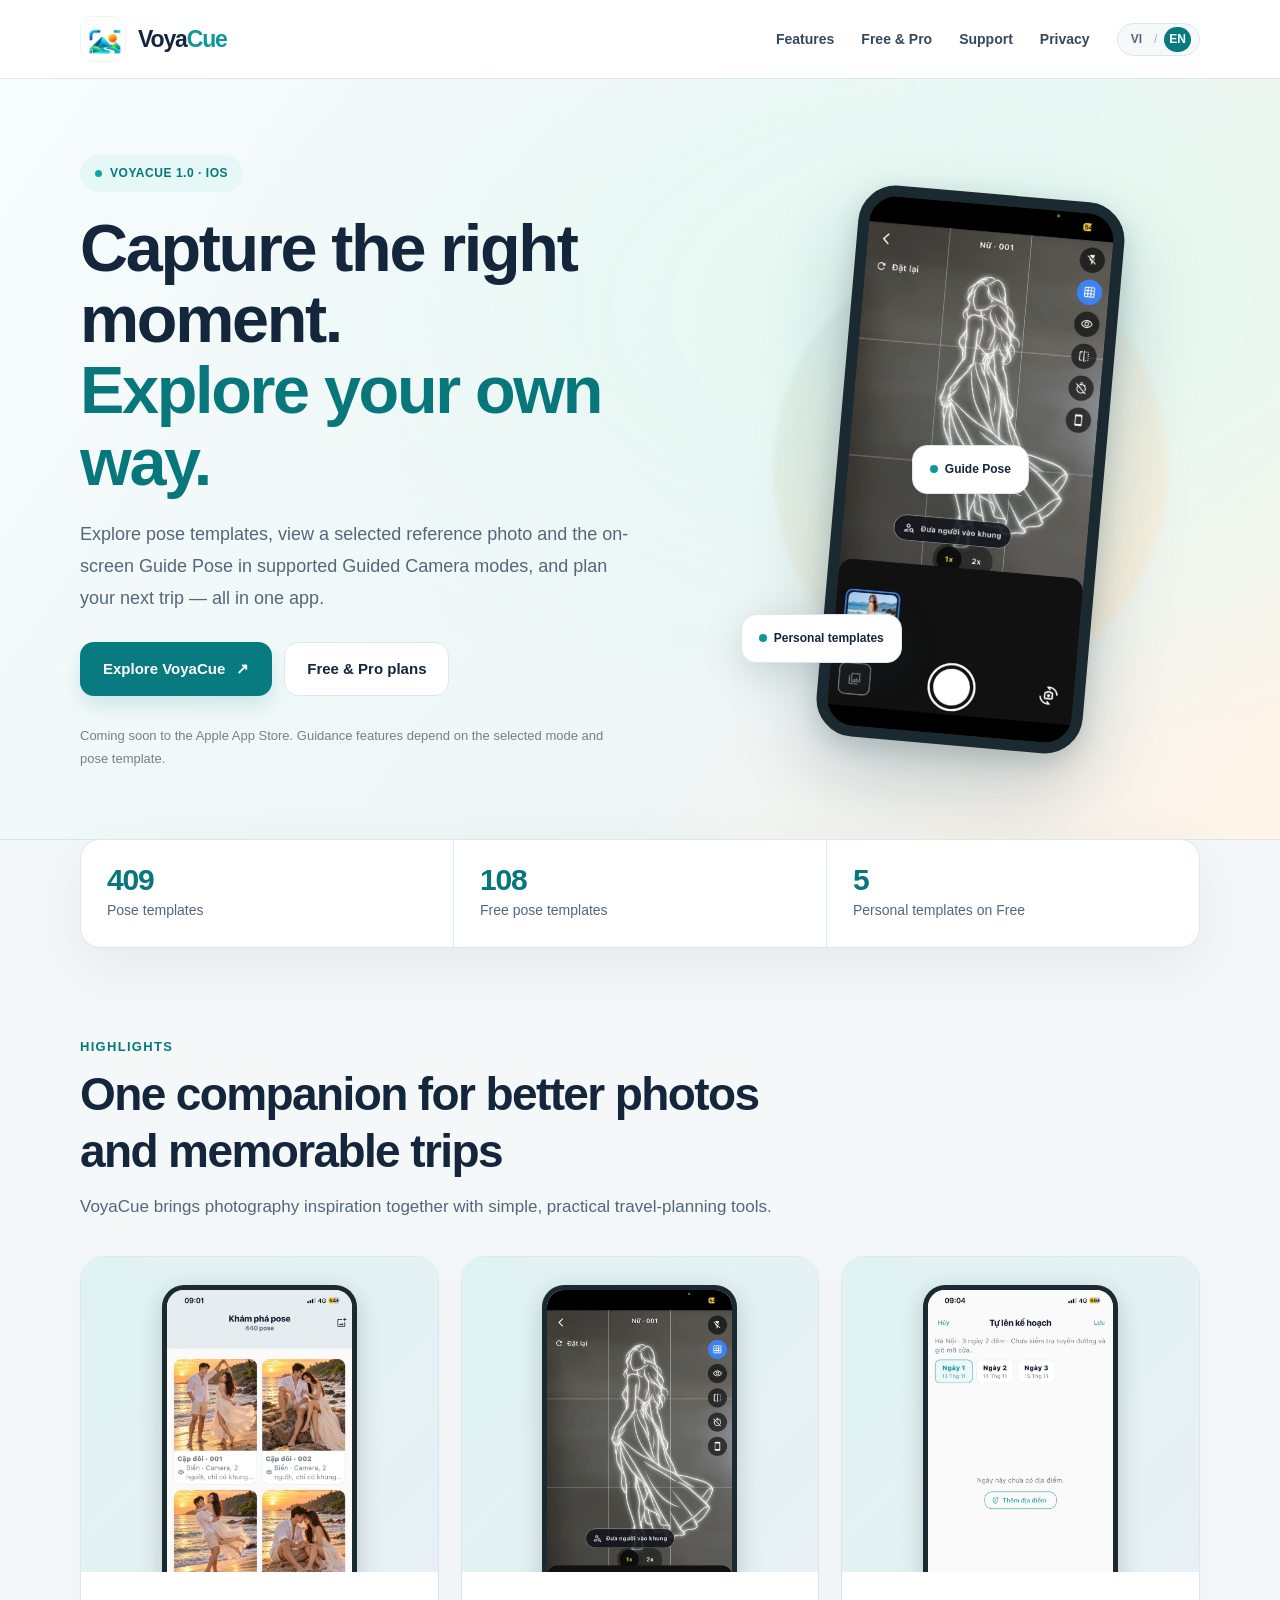
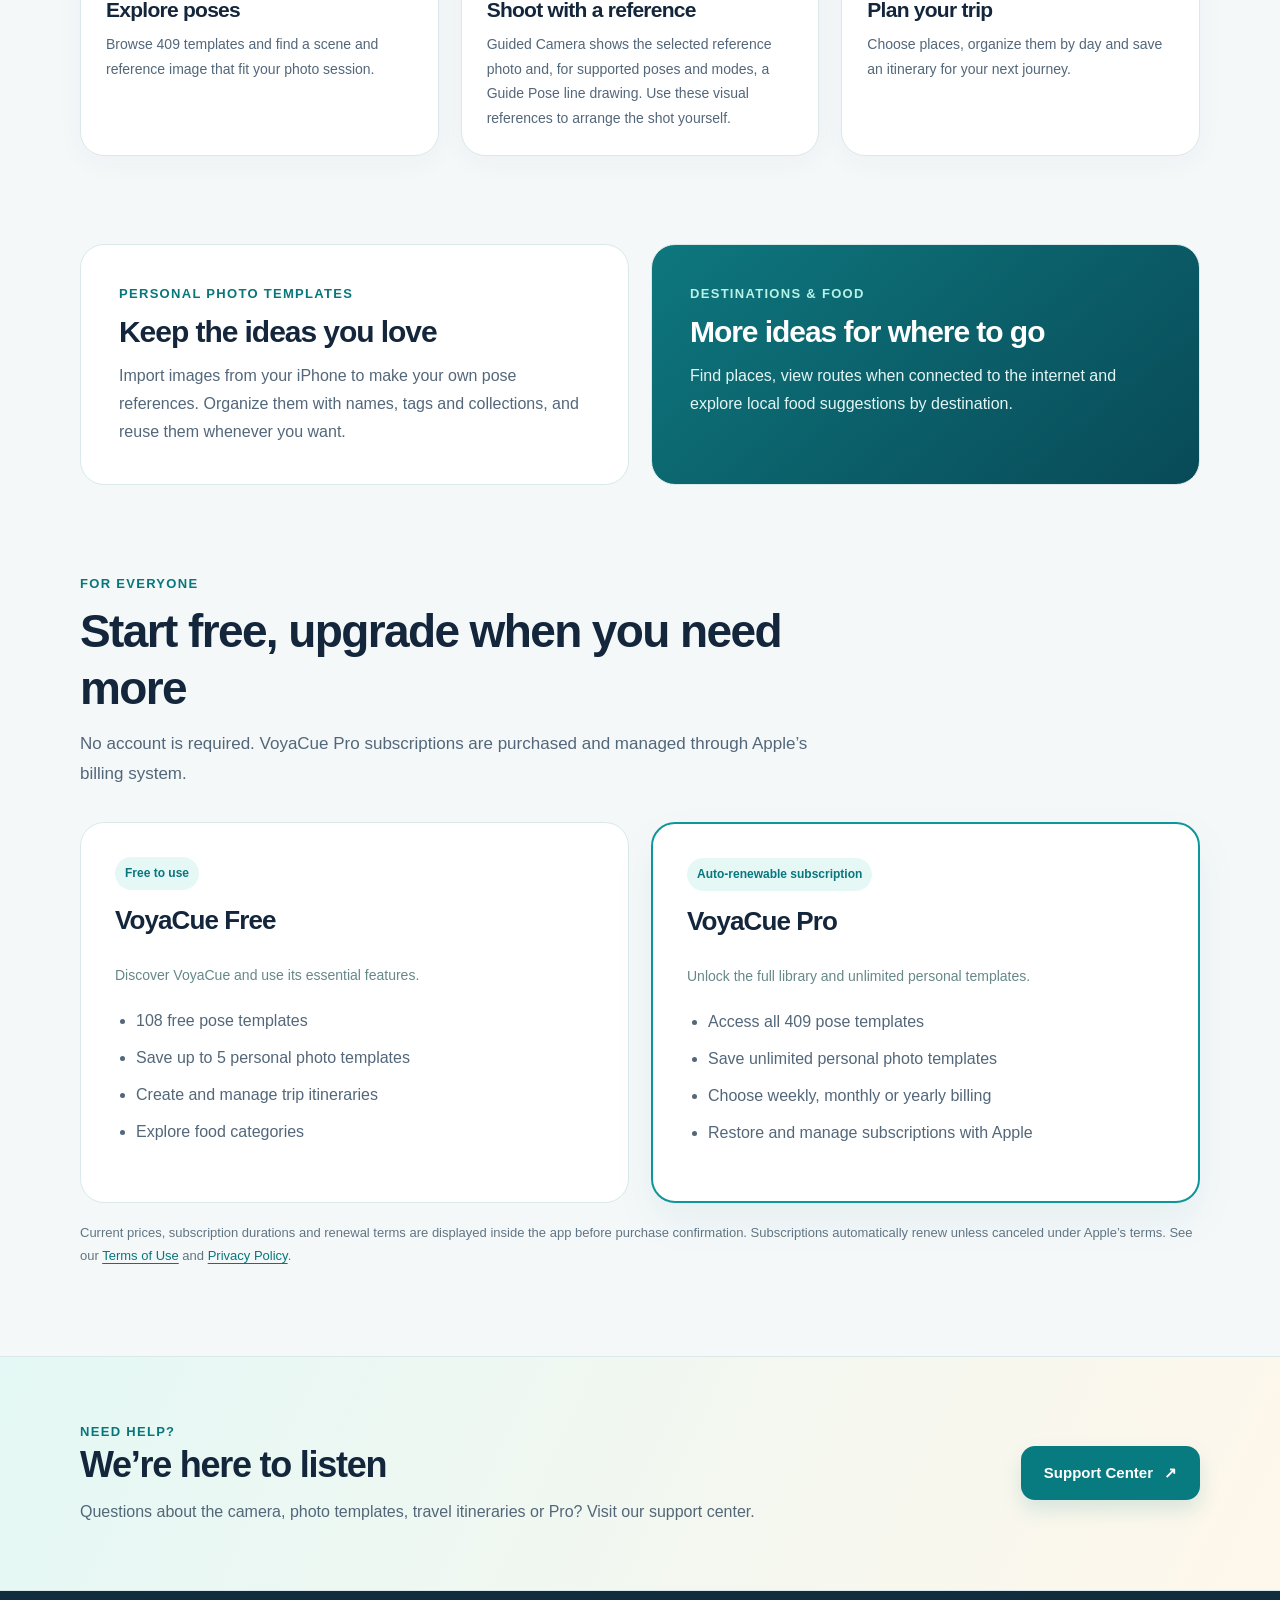
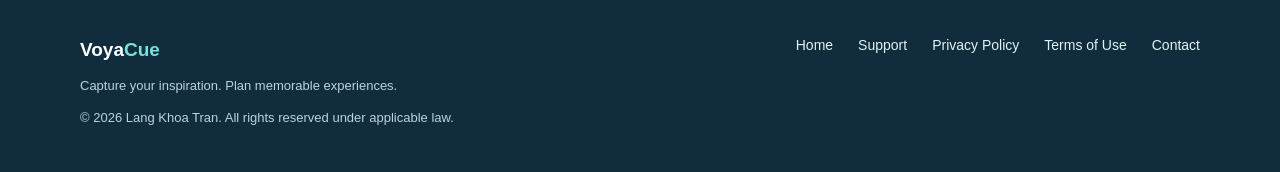
==== commit fefc6275: "docs(web): update pose counts to 409 templates, 108 free App Review 1.1 removed 31 intimate pose tem" ====
--- a/en/index.html
+++ b/en/index.html
@@ -1,13 +1,13 @@
-<!doctype html><html lang="en"><head><meta charset="utf-8"><meta name="viewport" content="width=device-width, initial-scale=1"><meta name="theme-color" content="#f5f8f9"><meta name="description" content="Discover 440 pose templates, view photo references and an on-screen Guide Pose where supported, and plan your next trip with VoyaCue on iPhone."><meta property="og:type" content="website"><meta property="og:title" content="VoyaCue — Pose References &amp; Travel Planning"><meta property="og:description" content="Discover 440 pose templates, view photo references and an on-screen Guide Pose where supported, and plan your next trip with VoyaCue on iPhone."><meta property="og:site_name" content="VoyaCue"><link rel="icon" type="image/webp" href="/assets/app-icon.webp"><link rel="stylesheet" href="/styles.css"><link rel="alternate" hreflang="vi" href="https://voyacue-site.pages.dev/index.html"><link rel="alternate" hreflang="en" href="https://voyacue-site.pages.dev/en/index.html"><title>VoyaCue — Pose References &amp; Travel Planning</title></head><body><a class="skip-link" href="#main">Skip to content</a><header class="site-header"><div class="container nav" role="navigation" aria-label="Main navigation"><a class="brand" href="/en/index.html"><img src="/assets/app-icon.webp" alt="" width="46" height="46"><span>Voya<span>Cue</span></span></a><div class="nav-links"><a href="/en/index.html#features">Features</a><a href="/en/index.html#pricing">Free & Pro</a><a href="/en/support.html">Support</a><a href="/en/privacy.html">Privacy</a><nav class="language-switch" aria-label="Choose language"><a href="/index.html" lang="vi" aria-label="Tiếng Việt">VI</a><span aria-hidden="true">/</span><a href="/en/index.html" lang="en" aria-current="page" aria-label="English">EN</a></nav></div></div></header><main id="main"><section class="hero"><div class="container hero-layout"><div class="hero-copy"><span class="top-badge">VoyaCue 1.0 · iOS</span><h1>Capture the right moment.<br><strong>Explore your own way.</strong></h1><p>Explore pose templates, view a selected reference photo and the on-screen Guide Pose in supported Guided Camera modes, and plan your next trip — all in one app.</p><div class="actions"><a class="btn btn-primary" href="#features">Explore VoyaCue <span aria-hidden="true">↗</span></a><a class="btn btn-ghost" href="#pricing">Free & Pro plans</a></div><p class="fine-note">Coming soon to the Apple App Store. Guidance features depend on the selected mode and pose template.</p></div><div class="phone-stage"><div class="orb" aria-hidden="true"></div><div class="phone"><img src="/assets/guided-camera.webp" width="640" height="1386" alt="VoyaCue Guided Camera screen with a pose reference and shutter button"></div><div class="phone-label"><span class="dot"></span>Guide Pose</div><div class="phone-label last"><span class="dot"></span>Personal templates</div></div></div></section>
-<div class="container metrics" aria-label="Pose library and plan details"><div class="metric"><strong>440</strong><span>Pose templates</span></div><div class="metric"><strong>109</strong><span>Free pose templates</span></div><div class="metric"><strong>5</strong><span>Personal templates on Free</span></div></div>
+<!doctype html><html lang="en"><head><meta charset="utf-8"><meta name="viewport" content="width=device-width, initial-scale=1"><meta name="theme-color" content="#f5f8f9"><meta name="description" content="Discover 409 pose templates, view photo references and an on-screen Guide Pose where supported, and plan your next trip with VoyaCue on iPhone."><meta property="og:type" content="website"><meta property="og:title" content="VoyaCue — Pose References &amp; Travel Planning"><meta property="og:description" content="Discover 409 pose templates, view photo references and an on-screen Guide Pose where supported, and plan your next trip with VoyaCue on iPhone."><meta property="og:site_name" content="VoyaCue"><link rel="icon" type="image/webp" href="/assets/app-icon.webp"><link rel="stylesheet" href="/styles.css"><link rel="alternate" hreflang="vi" href="https://voyacue-site.pages.dev/index.html"><link rel="alternate" hreflang="en" href="https://voyacue-site.pages.dev/en/index.html"><title>VoyaCue — Pose References &amp; Travel Planning</title></head><body><a class="skip-link" href="#main">Skip to content</a><header class="site-header"><div class="container nav" role="navigation" aria-label="Main navigation"><a class="brand" href="/en/index.html"><img src="/assets/app-icon.webp" alt="" width="46" height="46"><span>Voya<span>Cue</span></span></a><div class="nav-links"><a href="/en/index.html#features">Features</a><a href="/en/index.html#pricing">Free & Pro</a><a href="/en/support.html">Support</a><a href="/en/privacy.html">Privacy</a><nav class="language-switch" aria-label="Choose language"><a href="/index.html" lang="vi" aria-label="Tiếng Việt">VI</a><span aria-hidden="true">/</span><a href="/en/index.html" lang="en" aria-current="page" aria-label="English">EN</a></nav></div></div></header><main id="main"><section class="hero"><div class="container hero-layout"><div class="hero-copy"><span class="top-badge">VoyaCue 1.0 · iOS</span><h1>Capture the right moment.<br><strong>Explore your own way.</strong></h1><p>Explore pose templates, view a selected reference photo and the on-screen Guide Pose in supported Guided Camera modes, and plan your next trip — all in one app.</p><div class="actions"><a class="btn btn-primary" href="#features">Explore VoyaCue <span aria-hidden="true">↗</span></a><a class="btn btn-ghost" href="#pricing">Free & Pro plans</a></div><p class="fine-note">Coming soon to the Apple App Store. Guidance features depend on the selected mode and pose template.</p></div><div class="phone-stage"><div class="orb" aria-hidden="true"></div><div class="phone"><img src="/assets/guided-camera.webp" width="640" height="1386" alt="VoyaCue Guided Camera screen with a pose reference and shutter button"></div><div class="phone-label"><span class="dot"></span>Guide Pose</div><div class="phone-label last"><span class="dot"></span>Personal templates</div></div></div></section>
+<div class="container metrics" aria-label="Pose library and plan details"><div class="metric"><strong>409</strong><span>Pose templates</span></div><div class="metric"><strong>108</strong><span>Free pose templates</span></div><div class="metric"><strong>5</strong><span>Personal templates on Free</span></div></div>
 <section class="section" id="features"><div class="container"><div class="section-head"><div class="section-kicker">Highlights</div><h2>One companion for better photos and memorable trips</h2><p>VoyaCue brings photography inspiration together with simple, practical travel-planning tools.</p></div><div class="feature-grid">
-<article class="feature-card"><div class="feature-thumb"><img loading="lazy" src="/assets/pose-gallery.webp" width="640" height="1386" alt="VoyaCue pose gallery showing a couple pose on the beach"></div><div class="feature-text"><h3>Explore poses</h3><p>Browse 440 templates and find a scene and reference image that fit your photo session.</p></div></article>
+<article class="feature-card"><div class="feature-thumb"><img loading="lazy" src="/assets/pose-gallery.webp" width="640" height="1386" alt="VoyaCue pose gallery showing a couple pose on the beach"></div><div class="feature-text"><h3>Explore poses</h3><p>Browse 409 templates and find a scene and reference image that fit your photo session.</p></div></article>
 <article class="feature-card"><div class="feature-thumb"><img loading="lazy" src="/assets/guided-camera.webp" width="640" height="1386" alt="VoyaCue guided camera with an on-screen pose reference"></div><div class="feature-text"><h3>Shoot with a reference</h3><p>Guided Camera shows the selected reference photo and, for supported poses and modes, a Guide Pose line drawing. Use these visual references to arrange the shot yourself.</p></div></article>
 <article class="feature-card"><div class="feature-thumb"><img loading="lazy" src="/assets/trip-planner.webp" width="640" height="1386" alt="VoyaCue trip planner screen with a daily itinerary"></div><div class="feature-text"><h3>Plan your trip</h3><p>Choose places, organize them by day and save an itinerary for your next journey.</p></div></article>
 </div></div></section>
 <section class="section" style="padding-top:0"><div class="container split-banner"><div class="white-panel"><div class="section-kicker">Personal photo templates</div><h2>Keep the ideas you love</h2><p>Import images from your iPhone to make your own pose references. Organize them with names, tags and collections, and reuse them whenever you want.</p></div><div class="white-panel green-panel"><div class="section-kicker" style="color:#b7f2e8">Destinations & food</div><h2>More ideas for where to go</h2><p>Find places, view routes when connected to the internet and explore local food suggestions by destination.</p></div></div></section>
 <section class="section" id="pricing" style="padding-top:0"><div class="container"><div class="section-head"><div class="section-kicker">For everyone</div><h2>Start free, upgrade when you need more</h2><p>No account is required. VoyaCue Pro subscriptions are purchased and managed through Apple’s billing system.</p></div><div class="pricing-grid">
-<div class="price-card"><span class="plan-tag">Free to use</span><h3>VoyaCue Free</h3><p class="plan-desc">Discover VoyaCue and use its essential features.</p><ul><li>109 free pose templates</li><li>Save up to 5 personal photo templates</li><li>Create and manage trip itineraries</li><li>Explore food categories</li></ul></div>
-<div class="price-card pro"><span class="plan-tag">Auto-renewable subscription</span><h3>VoyaCue Pro</h3><p class="plan-desc">Unlock the full library and unlimited personal templates.</p><ul><li>Access all 440 pose templates</li><li>Save unlimited personal photo templates</li><li>Choose weekly, monthly or yearly billing</li><li>Restore and manage subscriptions with Apple</li></ul></div>
+<div class="price-card"><span class="plan-tag">Free to use</span><h3>VoyaCue Free</h3><p class="plan-desc">Discover VoyaCue and use its essential features.</p><ul><li>108 free pose templates</li><li>Save up to 5 personal photo templates</li><li>Create and manage trip itineraries</li><li>Explore food categories</li></ul></div>
+<div class="price-card pro"><span class="plan-tag">Auto-renewable subscription</span><h3>VoyaCue Pro</h3><p class="plan-desc">Unlock the full library and unlimited personal templates.</p><ul><li>Access all 409 pose templates</li><li>Save unlimited personal photo templates</li><li>Choose weekly, monthly or yearly billing</li><li>Restore and manage subscriptions with Apple</li></ul></div>
 </div><p class="disclosure">Current prices, subscription durations and renewal terms are displayed inside the app before purchase confirmation. Subscriptions automatically renew unless canceled under Apple’s terms. See our <a href="/en/terms.html">Terms of Use</a> and <a href="/en/privacy.html">Privacy Policy</a>. </p></div></section>
 <section class="cta"><div class="container"><div><div class="section-kicker">Need help?</div><h2>We’re here to listen</h2><p>Questions about the camera, photo templates, travel itineraries or Pro? Visit our support center.</p></div><a href="/en/support.html" class="btn btn-primary">Support Center <span aria-hidden="true">↗</span></a></div></section></main><footer class="site-footer"><div class="container footer-inner"><div><div class="footer-brand">Voya<span>Cue</span></div><p>Capture your inspiration. Plan memorable experiences.</p><p>© 2026 Lang Khoa Tran. All rights reserved under applicable law.</p></div><nav class="footer-links" aria-label="Footer links"><a href="/en/index.html">Home</a><a href="/en/support.html">Support</a><a href="/en/privacy.html">Privacy Policy</a><a href="/en/terms.html">Terms of Use</a><a href="mailto:voyacue.support@gmail.com">Contact</a></nav></div></footer></body></html>
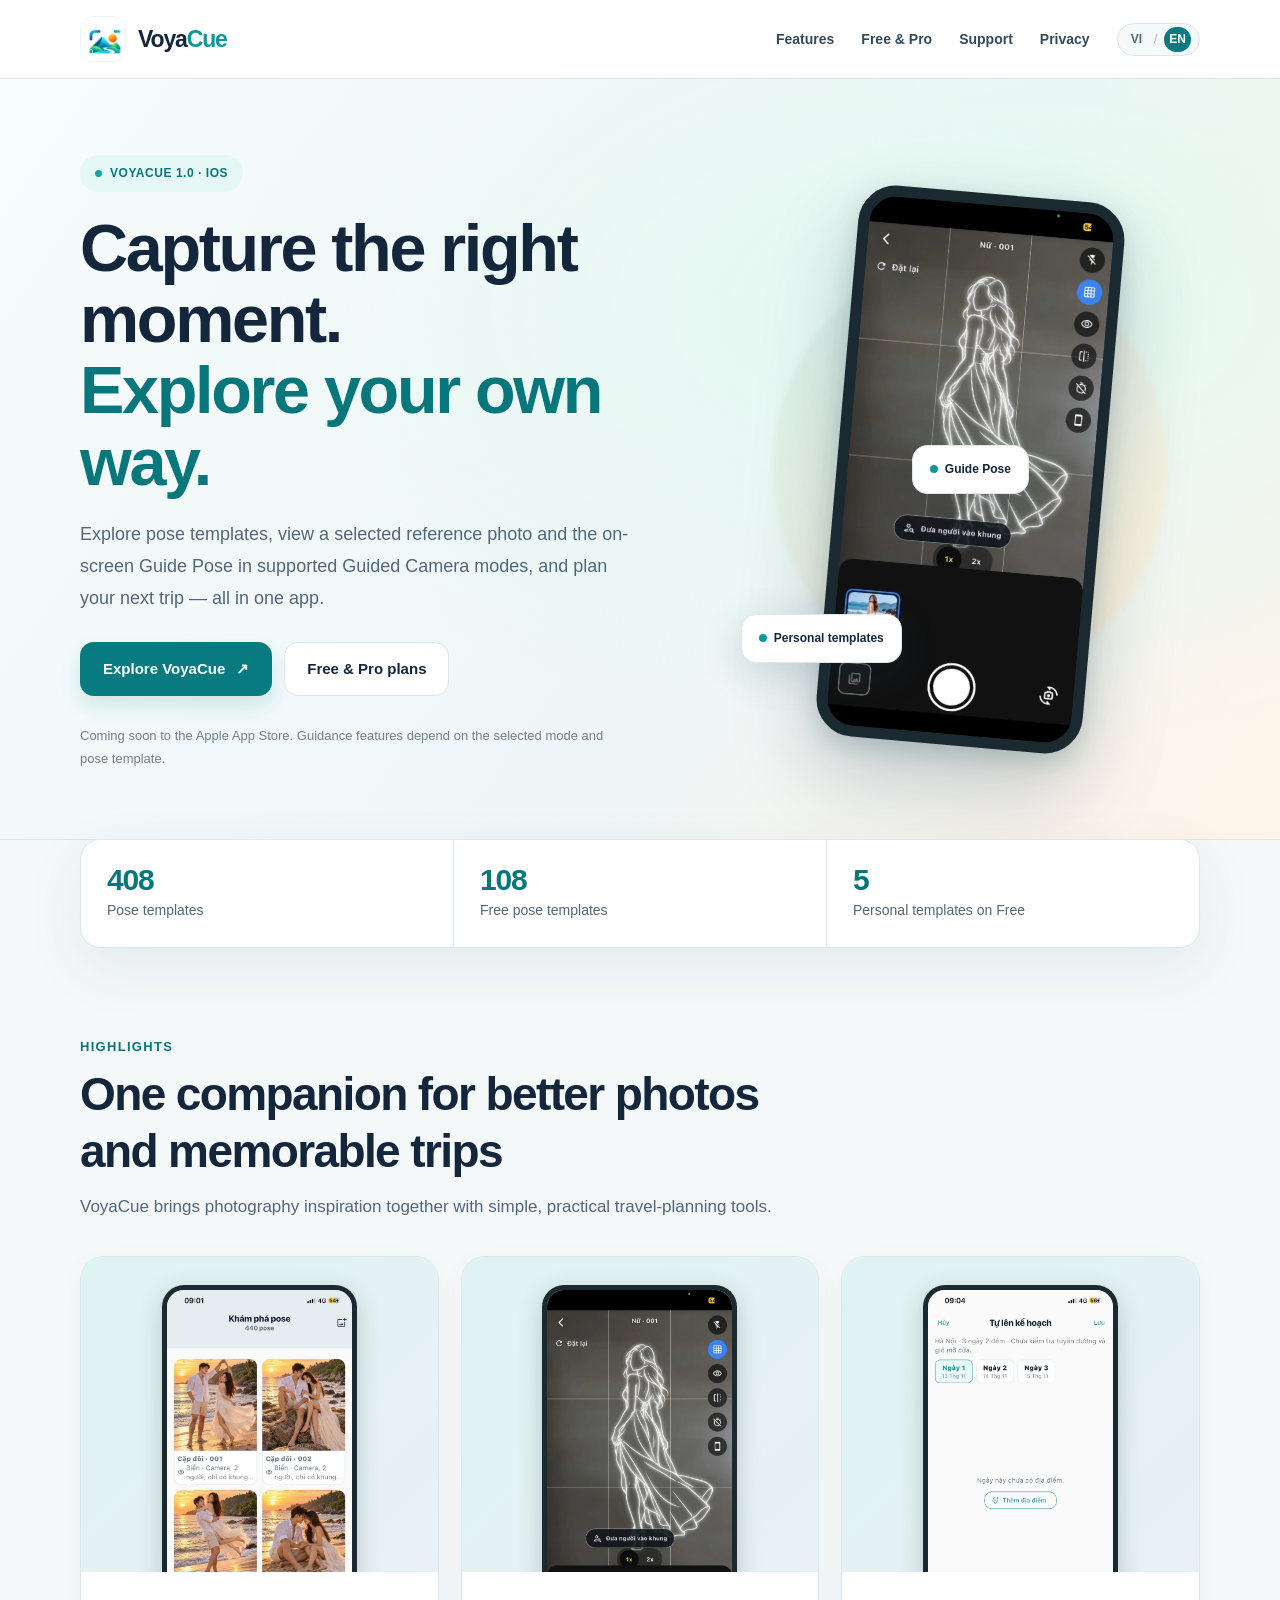
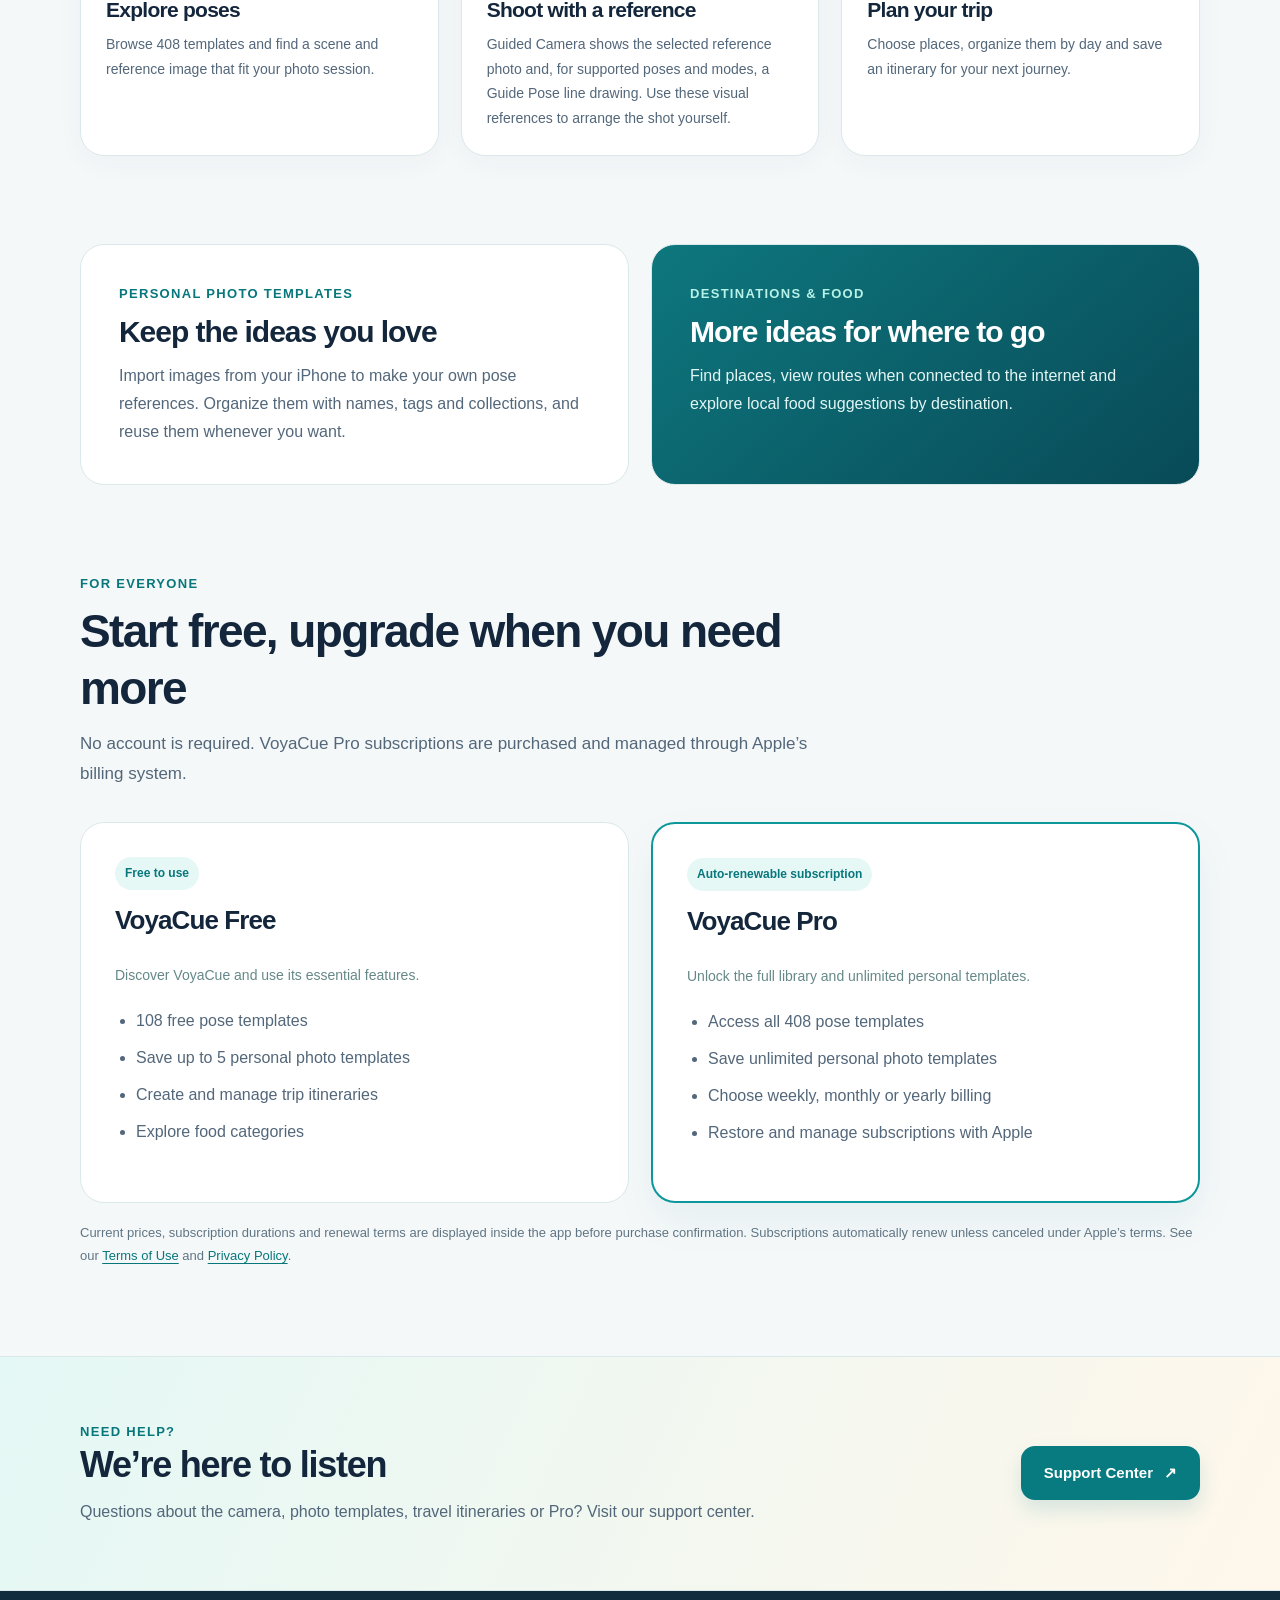
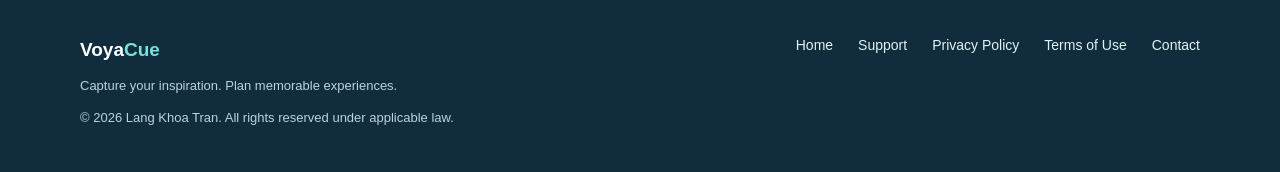
==== commit 46535ff0: "docs(web): update pose count to 408 templates indoor_solo_female_027 deleted by owner decision 2026-" ====
--- a/en/index.html
+++ b/en/index.html
@@ -1,13 +1,13 @@
-<!doctype html><html lang="en"><head><meta charset="utf-8"><meta name="viewport" content="width=device-width, initial-scale=1"><meta name="theme-color" content="#f5f8f9"><meta name="description" content="Discover 409 pose templates, view photo references and an on-screen Guide Pose where supported, and plan your next trip with VoyaCue on iPhone."><meta property="og:type" content="website"><meta property="og:title" content="VoyaCue — Pose References &amp; Travel Planning"><meta property="og:description" content="Discover 409 pose templates, view photo references and an on-screen Guide Pose where supported, and plan your next trip with VoyaCue on iPhone."><meta property="og:site_name" content="VoyaCue"><link rel="icon" type="image/webp" href="/assets/app-icon.webp"><link rel="stylesheet" href="/styles.css"><link rel="alternate" hreflang="vi" href="https://voyacue-site.pages.dev/index.html"><link rel="alternate" hreflang="en" href="https://voyacue-site.pages.dev/en/index.html"><title>VoyaCue — Pose References &amp; Travel Planning</title></head><body><a class="skip-link" href="#main">Skip to content</a><header class="site-header"><div class="container nav" role="navigation" aria-label="Main navigation"><a class="brand" href="/en/index.html"><img src="/assets/app-icon.webp" alt="" width="46" height="46"><span>Voya<span>Cue</span></span></a><div class="nav-links"><a href="/en/index.html#features">Features</a><a href="/en/index.html#pricing">Free & Pro</a><a href="/en/support.html">Support</a><a href="/en/privacy.html">Privacy</a><nav class="language-switch" aria-label="Choose language"><a href="/index.html" lang="vi" aria-label="Tiếng Việt">VI</a><span aria-hidden="true">/</span><a href="/en/index.html" lang="en" aria-current="page" aria-label="English">EN</a></nav></div></div></header><main id="main"><section class="hero"><div class="container hero-layout"><div class="hero-copy"><span class="top-badge">VoyaCue 1.0 · iOS</span><h1>Capture the right moment.<br><strong>Explore your own way.</strong></h1><p>Explore pose templates, view a selected reference photo and the on-screen Guide Pose in supported Guided Camera modes, and plan your next trip — all in one app.</p><div class="actions"><a class="btn btn-primary" href="#features">Explore VoyaCue <span aria-hidden="true">↗</span></a><a class="btn btn-ghost" href="#pricing">Free & Pro plans</a></div><p class="fine-note">Coming soon to the Apple App Store. Guidance features depend on the selected mode and pose template.</p></div><div class="phone-stage"><div class="orb" aria-hidden="true"></div><div class="phone"><img src="/assets/guided-camera.webp" width="640" height="1386" alt="VoyaCue Guided Camera screen with a pose reference and shutter button"></div><div class="phone-label"><span class="dot"></span>Guide Pose</div><div class="phone-label last"><span class="dot"></span>Personal templates</div></div></div></section>
-<div class="container metrics" aria-label="Pose library and plan details"><div class="metric"><strong>409</strong><span>Pose templates</span></div><div class="metric"><strong>108</strong><span>Free pose templates</span></div><div class="metric"><strong>5</strong><span>Personal templates on Free</span></div></div>
+<!doctype html><html lang="en"><head><meta charset="utf-8"><meta name="viewport" content="width=device-width, initial-scale=1"><meta name="theme-color" content="#f5f8f9"><meta name="description" content="Discover 408 pose templates, view photo references and an on-screen Guide Pose where supported, and plan your next trip with VoyaCue on iPhone."><meta property="og:type" content="website"><meta property="og:title" content="VoyaCue — Pose References &amp; Travel Planning"><meta property="og:description" content="Discover 408 pose templates, view photo references and an on-screen Guide Pose where supported, and plan your next trip with VoyaCue on iPhone."><meta property="og:site_name" content="VoyaCue"><link rel="icon" type="image/webp" href="/assets/app-icon.webp"><link rel="stylesheet" href="/styles.css"><link rel="alternate" hreflang="vi" href="https://voyacue-site.pages.dev/index.html"><link rel="alternate" hreflang="en" href="https://voyacue-site.pages.dev/en/index.html"><title>VoyaCue — Pose References &amp; Travel Planning</title></head><body><a class="skip-link" href="#main">Skip to content</a><header class="site-header"><div class="container nav" role="navigation" aria-label="Main navigation"><a class="brand" href="/en/index.html"><img src="/assets/app-icon.webp" alt="" width="46" height="46"><span>Voya<span>Cue</span></span></a><div class="nav-links"><a href="/en/index.html#features">Features</a><a href="/en/index.html#pricing">Free & Pro</a><a href="/en/support.html">Support</a><a href="/en/privacy.html">Privacy</a><nav class="language-switch" aria-label="Choose language"><a href="/index.html" lang="vi" aria-label="Tiếng Việt">VI</a><span aria-hidden="true">/</span><a href="/en/index.html" lang="en" aria-current="page" aria-label="English">EN</a></nav></div></div></header><main id="main"><section class="hero"><div class="container hero-layout"><div class="hero-copy"><span class="top-badge">VoyaCue 1.0 · iOS</span><h1>Capture the right moment.<br><strong>Explore your own way.</strong></h1><p>Explore pose templates, view a selected reference photo and the on-screen Guide Pose in supported Guided Camera modes, and plan your next trip — all in one app.</p><div class="actions"><a class="btn btn-primary" href="#features">Explore VoyaCue <span aria-hidden="true">↗</span></a><a class="btn btn-ghost" href="#pricing">Free & Pro plans</a></div><p class="fine-note">Coming soon to the Apple App Store. Guidance features depend on the selected mode and pose template.</p></div><div class="phone-stage"><div class="orb" aria-hidden="true"></div><div class="phone"><img src="/assets/guided-camera.webp" width="640" height="1386" alt="VoyaCue Guided Camera screen with a pose reference and shutter button"></div><div class="phone-label"><span class="dot"></span>Guide Pose</div><div class="phone-label last"><span class="dot"></span>Personal templates</div></div></div></section>
+<div class="container metrics" aria-label="Pose library and plan details"><div class="metric"><strong>408</strong><span>Pose templates</span></div><div class="metric"><strong>108</strong><span>Free pose templates</span></div><div class="metric"><strong>5</strong><span>Personal templates on Free</span></div></div>
 <section class="section" id="features"><div class="container"><div class="section-head"><div class="section-kicker">Highlights</div><h2>One companion for better photos and memorable trips</h2><p>VoyaCue brings photography inspiration together with simple, practical travel-planning tools.</p></div><div class="feature-grid">
-<article class="feature-card"><div class="feature-thumb"><img loading="lazy" src="/assets/pose-gallery.webp" width="640" height="1386" alt="VoyaCue pose gallery showing a couple pose on the beach"></div><div class="feature-text"><h3>Explore poses</h3><p>Browse 409 templates and find a scene and reference image that fit your photo session.</p></div></article>
+<article class="feature-card"><div class="feature-thumb"><img loading="lazy" src="/assets/pose-gallery.webp" width="640" height="1386" alt="VoyaCue pose gallery showing a couple pose on the beach"></div><div class="feature-text"><h3>Explore poses</h3><p>Browse 408 templates and find a scene and reference image that fit your photo session.</p></div></article>
 <article class="feature-card"><div class="feature-thumb"><img loading="lazy" src="/assets/guided-camera.webp" width="640" height="1386" alt="VoyaCue guided camera with an on-screen pose reference"></div><div class="feature-text"><h3>Shoot with a reference</h3><p>Guided Camera shows the selected reference photo and, for supported poses and modes, a Guide Pose line drawing. Use these visual references to arrange the shot yourself.</p></div></article>
 <article class="feature-card"><div class="feature-thumb"><img loading="lazy" src="/assets/trip-planner.webp" width="640" height="1386" alt="VoyaCue trip planner screen with a daily itinerary"></div><div class="feature-text"><h3>Plan your trip</h3><p>Choose places, organize them by day and save an itinerary for your next journey.</p></div></article>
 </div></div></section>
 <section class="section" style="padding-top:0"><div class="container split-banner"><div class="white-panel"><div class="section-kicker">Personal photo templates</div><h2>Keep the ideas you love</h2><p>Import images from your iPhone to make your own pose references. Organize them with names, tags and collections, and reuse them whenever you want.</p></div><div class="white-panel green-panel"><div class="section-kicker" style="color:#b7f2e8">Destinations & food</div><h2>More ideas for where to go</h2><p>Find places, view routes when connected to the internet and explore local food suggestions by destination.</p></div></div></section>
 <section class="section" id="pricing" style="padding-top:0"><div class="container"><div class="section-head"><div class="section-kicker">For everyone</div><h2>Start free, upgrade when you need more</h2><p>No account is required. VoyaCue Pro subscriptions are purchased and managed through Apple’s billing system.</p></div><div class="pricing-grid">
 <div class="price-card"><span class="plan-tag">Free to use</span><h3>VoyaCue Free</h3><p class="plan-desc">Discover VoyaCue and use its essential features.</p><ul><li>108 free pose templates</li><li>Save up to 5 personal photo templates</li><li>Create and manage trip itineraries</li><li>Explore food categories</li></ul></div>
-<div class="price-card pro"><span class="plan-tag">Auto-renewable subscription</span><h3>VoyaCue Pro</h3><p class="plan-desc">Unlock the full library and unlimited personal templates.</p><ul><li>Access all 409 pose templates</li><li>Save unlimited personal photo templates</li><li>Choose weekly, monthly or yearly billing</li><li>Restore and manage subscriptions with Apple</li></ul></div>
+<div class="price-card pro"><span class="plan-tag">Auto-renewable subscription</span><h3>VoyaCue Pro</h3><p class="plan-desc">Unlock the full library and unlimited personal templates.</p><ul><li>Access all 408 pose templates</li><li>Save unlimited personal photo templates</li><li>Choose weekly, monthly or yearly billing</li><li>Restore and manage subscriptions with Apple</li></ul></div>
 </div><p class="disclosure">Current prices, subscription durations and renewal terms are displayed inside the app before purchase confirmation. Subscriptions automatically renew unless canceled under Apple’s terms. See our <a href="/en/terms.html">Terms of Use</a> and <a href="/en/privacy.html">Privacy Policy</a>. </p></div></section>
 <section class="cta"><div class="container"><div><div class="section-kicker">Need help?</div><h2>We’re here to listen</h2><p>Questions about the camera, photo templates, travel itineraries or Pro? Visit our support center.</p></div><a href="/en/support.html" class="btn btn-primary">Support Center <span aria-hidden="true">↗</span></a></div></section></main><footer class="site-footer"><div class="container footer-inner"><div><div class="footer-brand">Voya<span>Cue</span></div><p>Capture your inspiration. Plan memorable experiences.</p><p>© 2026 Lang Khoa Tran. All rights reserved under applicable law.</p></div><nav class="footer-links" aria-label="Footer links"><a href="/en/index.html">Home</a><a href="/en/support.html">Support</a><a href="/en/privacy.html">Privacy Policy</a><a href="/en/terms.html">Terms of Use</a><a href="mailto:voyacue.support@gmail.com">Contact</a></nav></div></footer></body></html>
